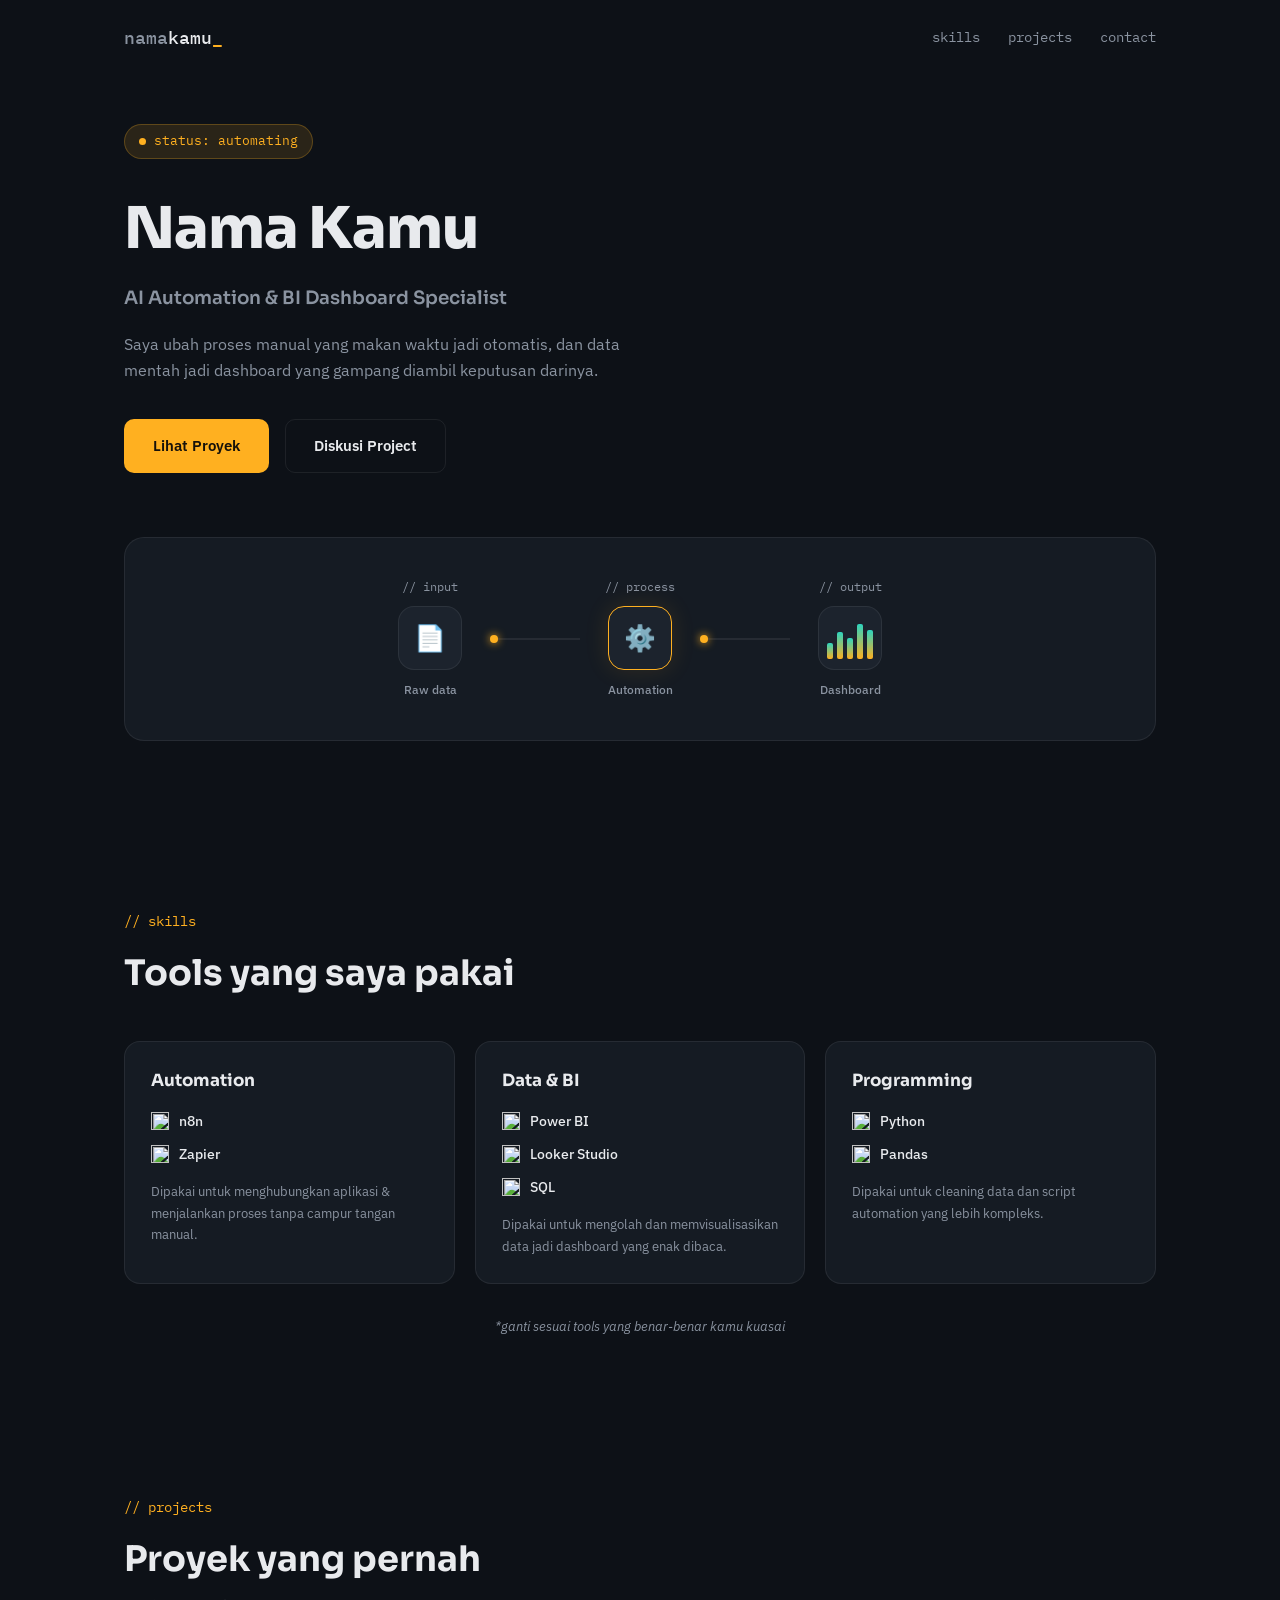
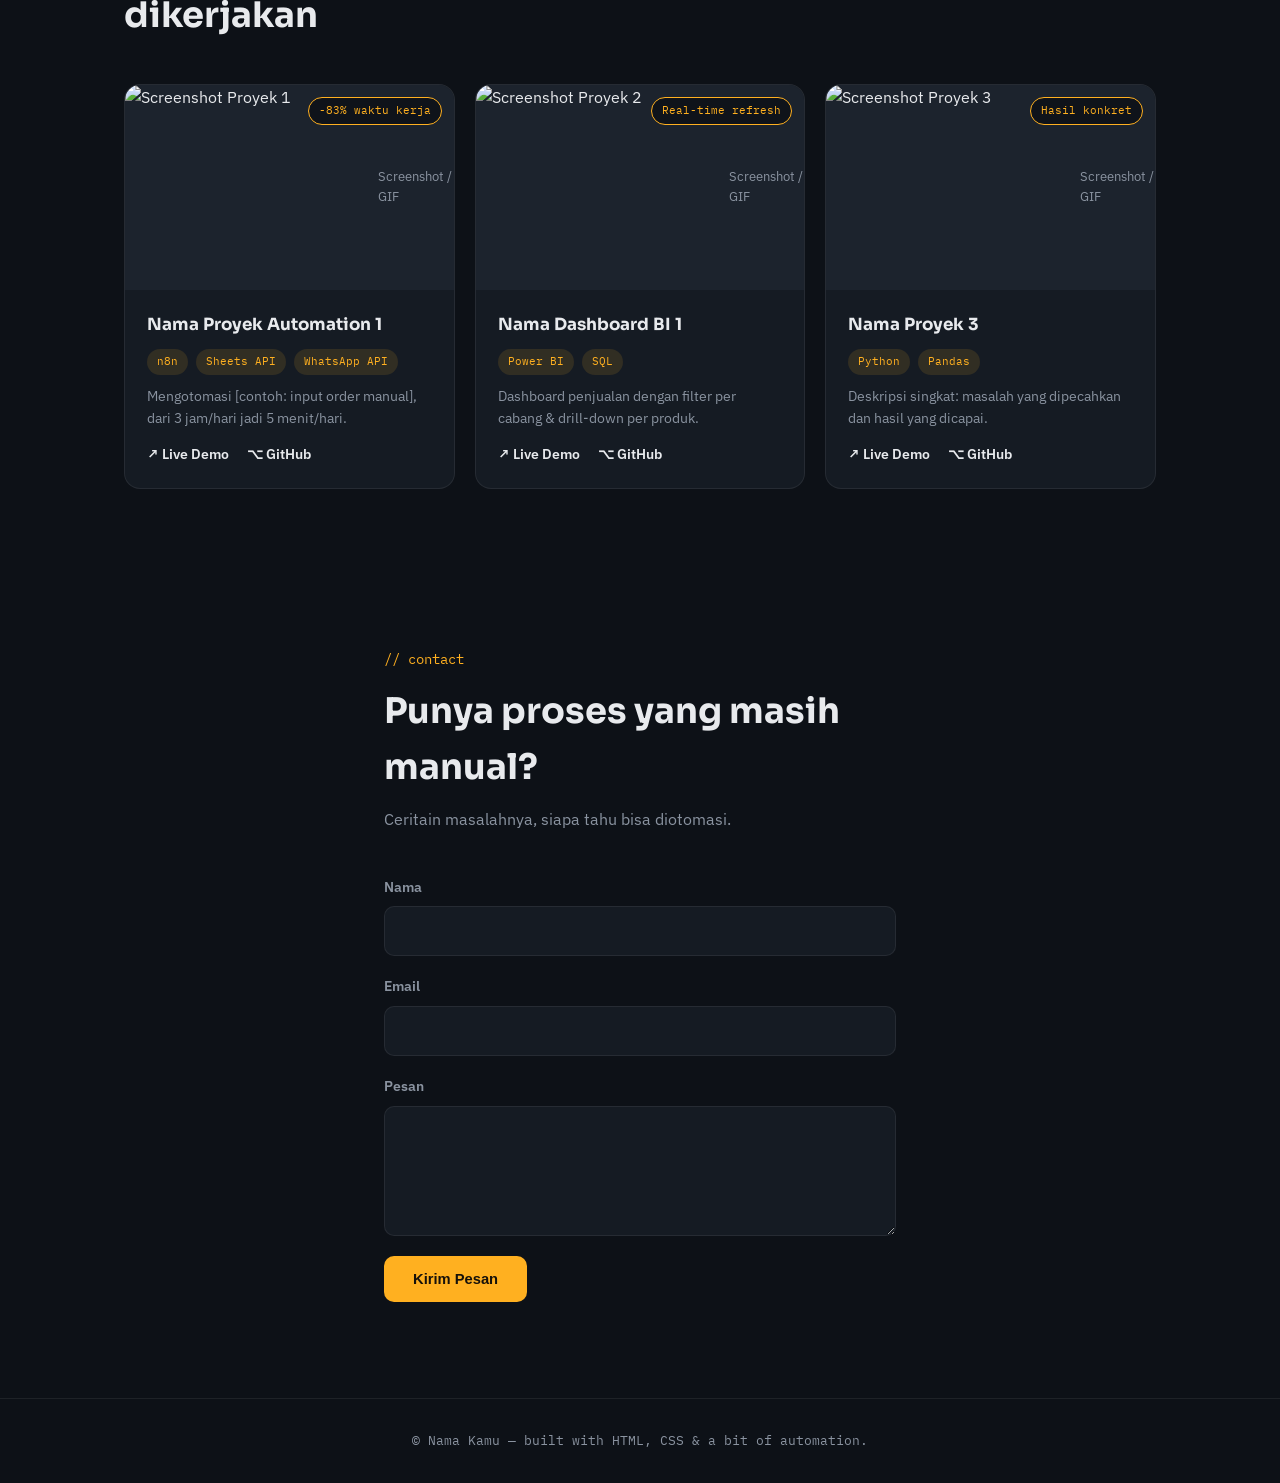
==== index.html @ 4d5388d6 "Add files via upload" ====
<!DOCTYPE html>
<html lang="id">
<head>
<meta charset="UTF-8">
<meta name="viewport" content="width=device-width, initial-scale=1.0">
<title>Nama Kamu — AI Automation & BI Dashboard Specialist</title>
<link rel="preconnect" href="https://fonts.googleapis.com">
<link rel="preconnect" href="https://fonts.gstatic.com" crossorigin>
<link href="https://fonts.googleapis.com/css2?family=Sora:wght@500;600;700;800&family=IBM+Plex+Sans:wght@400;500;600&family=IBM+Plex+Mono:wght@400;500&display=swap" rel="stylesheet">
<link rel="stylesheet" href="style.css">
</head>
<body>

<header class="nav">
  <a href="#" class="nav__brand">nama<span>kamu</span><span class="cursor">_</span></a>
  <button class="nav__toggle" id="navToggle" aria-label="Buka menu">
    <span></span><span></span><span></span>
  </button>
  <nav class="nav__links" id="navLinks">
    <a href="#skills">skills</a>
    <a href="#projects">projects</a>
    <a href="#contact">contact</a>
  </nav>
</header>

<main>

  <!-- HERO -->
  <section class="hero">
    <div class="hero__text">
      <p class="hero__tag"><span class="dot"></span> status: automating</p>
      <h1 class="hero__title">Nama Kamu</h1>
      <p class="hero__role">AI Automation &amp; BI Dashboard Specialist</p>
      <p class="hero__desc">
        Saya ubah proses manual yang makan waktu jadi otomatis, dan data mentah
        jadi dashboard yang gampang diambil keputusan darinya.
      </p>
      <div class="hero__cta">
        <a href="#projects" class="btn btn--primary">Lihat Proyek</a>
        <a href="#contact" class="btn btn--ghost">Diskusi Project</a>
      </div>
    </div>

    <!-- Signature: animated automation pipeline -->
    <div class="pipeline" aria-hidden="true">
      <div class="pipeline__node">
        <p class="pipeline__label">// input</p>
        <div class="pipeline__icon">📄</div>
        <p class="pipeline__caption">Raw data</p>
      </div>

      <div class="pipeline__line">
        <span class="pipeline__dot"></span>
      </div>

      <div class="pipeline__node pipeline__node--active">
        <p class="pipeline__label">// process</p>
        <div class="pipeline__icon">⚙️</div>
        <p class="pipeline__caption">Automation</p>
      </div>

      <div class="pipeline__line">
        <span class="pipeline__dot" style="animation-delay: 1s;"></span>
      </div>

      <div class="pipeline__node">
        <p class="pipeline__label">// output</p>
        <div class="mini-chart">
          <span style="--h:40%"></span>
          <span style="--h:65%"></span>
          <span style="--h:50%"></span>
          <span style="--h:85%"></span>
          <span style="--h:70%"></span>
        </div>
        <p class="pipeline__caption">Dashboard</p>
      </div>
    </div>
  </section>

  <!-- SKILLS -->
  <section class="section" id="skills">
    <p class="section__eyebrow">// skills</p>
    <h2 class="section__title">Tools yang saya pakai</h2>

    <div class="skills__grid">
      <div class="skill-group">
        <h3>Automation</h3>
        <ul>
          <li><img src="https://cdn.simpleicons.org/n8n/8A93A0" alt=""> n8n</li>
          <li><img src="https://cdn.simpleicons.org/zapier/8A93A0" alt=""> Zapier</li>
        </ul>
        <p>Dipakai untuk menghubungkan aplikasi &amp; menjalankan proses tanpa campur tangan manual.</p>
      </div>
      <div class="skill-group">
        <h3>Data &amp; BI</h3>
        <ul>
          <li><img src="https://cdn.simpleicons.org/powerbi/8A93A0" alt=""> Power BI</li>
          <li><img src="https://cdn.simpleicons.org/looker/8A93A0" alt=""> Looker Studio</li>
          <li><img src="https://cdn.simpleicons.org/mysql/8A93A0" alt=""> SQL</li>
        </ul>
        <p>Dipakai untuk mengolah dan memvisualisasikan data jadi dashboard yang enak dibaca.</p>
      </div>
      <div class="skill-group">
        <h3>Programming</h3>
        <ul>
          <li><img src="https://cdn.simpleicons.org/python/8A93A0" alt=""> Python</li>
          <li><img src="https://cdn.simpleicons.org/pandas/8A93A0" alt=""> Pandas</li>
        </ul>
        <p>Dipakai untuk cleaning data dan script automation yang lebih kompleks.</p>
      </div>
    </div>
    <p class="skills__note">*ganti sesuai tools yang benar-benar kamu kuasai</p>
  </section>

  <!-- PROJECTS -->
  <section class="section" id="projects">
    <p class="section__eyebrow">// projects</p>
    <h2 class="section__title">Proyek yang pernah dikerjakan</h2>

    <div class="projects__grid">

      <article class="project-card">
        <div class="project-card__img">
          <img src="assets/images/project1.png" alt="Screenshot Proyek 1" onerror="this.parentElement.classList.add('project-card__img--empty')">
          <span class="project-card__stat">-83% waktu kerja</span>
        </div>
        <div class="project-card__body">
          <h3>Nama Proyek Automation 1</h3>
          <div class="project-card__tags">
            <span>n8n</span><span>Sheets API</span><span>WhatsApp API</span>
          </div>
          <p>Mengotomasi [contoh: input order manual], dari 3 jam/hari jadi 5 menit/hari.</p>
          <div class="project-card__links">
            <a href="#" target="_blank" rel="noopener">↗ Live Demo</a>
            <a href="#" target="_blank" rel="noopener">⌥ GitHub</a>
          </div>
        </div>
      </article>

      <article class="project-card">
        <div class="project-card__img">
          <img src="assets/images/project2.png" alt="Screenshot Proyek 2" onerror="this.parentElement.classList.add('project-card__img--empty')">
          <span class="project-card__stat">Real-time refresh</span>
        </div>
        <div class="project-card__body">
          <h3>Nama Dashboard BI 1</h3>
          <div class="project-card__tags">
            <span>Power BI</span><span>SQL</span>
          </div>
          <p>Dashboard penjualan dengan filter per cabang &amp; drill-down per produk.</p>
          <div class="project-card__links">
            <a href="#" target="_blank" rel="noopener">↗ Live Demo</a>
            <a href="#" target="_blank" rel="noopener">⌥ GitHub</a>
          </div>
        </div>
      </article>

      <article class="project-card">
        <div class="project-card__img">
          <img src="assets/images/project3.png" alt="Screenshot Proyek 3" onerror="this.parentElement.classList.add('project-card__img--empty')">
          <span class="project-card__stat">Hasil konkret</span>
        </div>
        <div class="project-card__body">
          <h3>Nama Proyek 3</h3>
          <div class="project-card__tags">
            <span>Python</span><span>Pandas</span>
          </div>
          <p>Deskripsi singkat: masalah yang dipecahkan dan hasil yang dicapai.</p>
          <div class="project-card__links">
            <a href="#" target="_blank" rel="noopener">↗ Live Demo</a>
            <a href="#" target="_blank" rel="noopener">⌥ GitHub</a>
          </div>
        </div>
      </article>

    </div>
  </section>

  <!-- CONTACT -->
  <section class="section section--contact" id="contact">
    <p class="section__eyebrow">// contact</p>
    <h2 class="section__title">Punya proses yang masih manual?</h2>
    <p class="section__subtitle">Ceritain masalahnya, siapa tahu bisa diotomasi.</p>

    <form class="contact-form" id="contactForm">
      <label>Nama<input type="text" name="name" required></label>
      <label>Email<input type="email" name="email" required></label>
      <label>Pesan<textarea name="message" rows="5" required></textarea></label>
      <button type="submit" class="btn btn--primary">Kirim Pesan</button>
    </form>
    <p class="contact-form__note" id="formNote"></p>
  </section>

</main>

<footer class="footer">
  <p>© <span id="year"></span> Nama Kamu — built with HTML, CSS &amp; a bit of automation.</p>
</footer>

<script src="script.js"></script>
</body>
</html>
---- style.css ----
:root{
  --bg: #0D1117;
  --surface: #151B23;
  --surface-2: #1C232D;
  --border: rgba(255,255,255,0.07);
  --text: #E8EAED;
  --muted: #8A93A0;
  --accent: #FFB020;
  --accent-soft: rgba(255,176,32,0.12);
  --teal: #2DD4BF;
  --coral: #FF6B6B;

  --font-display: 'Sora', sans-serif;
  --font-body: 'IBM Plex Sans', sans-serif;
  --font-mono: 'IBM Plex Mono', monospace;
  --max-w: 1080px;
}

*{ box-sizing: border-box; margin: 0; padding: 0; }
html{ scroll-behavior: smooth; }
body{
  background: var(--bg); color: var(--text); font-family: var(--font-body);
  line-height: 1.6; -webkit-font-smoothing: antialiased;
}
a{ color: inherit; text-decoration: none; }
img{ max-width: 100%; display: block; }

@media (prefers-reduced-motion: reduce){ *{ animation: none !important; transition: none !important; } }

/* Nav */
.nav{
  display: flex; align-items: center; justify-content: space-between;
  max-width: var(--max-w); margin: 0 auto; padding: 24px;
}
.nav__brand{ font-family: var(--font-mono); font-weight: 500; font-size: 1.1rem; color: var(--muted); }
.nav__brand span{ color: var(--text); }
.nav__brand .cursor{ color: var(--accent); animation: blink 1.1s step-end infinite; }
@keyframes blink{ 50%{ opacity: 0; } }
.nav__links{ display: flex; gap: 28px; font-family: var(--font-mono); font-size: 0.85rem; color: var(--muted); }
.nav__links a:hover{ color: var(--accent); }
.nav__toggle{ display: none; flex-direction: column; gap: 5px; background: none; border: none; cursor: pointer; padding: 8px; }
.nav__toggle span{ width: 22px; height: 2px; background: var(--text); border-radius: 2px; }

/* Hero */
.hero{
  max-width: var(--max-w); margin: 0 auto; padding: 48px 24px 90px;
  display: flex; flex-direction: column; gap: 64px;
}
.hero__tag{
  display: inline-flex; align-items: center; gap: 8px; width: fit-content;
  font-family: var(--font-mono); font-size: 0.8rem; color: var(--accent);
  background: var(--accent-soft); border: 1px solid rgba(255,176,32,0.25);
  padding: 6px 14px; border-radius: 999px; margin-bottom: 24px;
}
.dot{ width: 7px; height: 7px; border-radius: 50%; background: var(--accent); animation: pulse 2s infinite; }
@keyframes pulse{
  0%{ box-shadow: 0 0 0 0 rgba(255,176,32,0.4); }
  70%{ box-shadow: 0 0 0 8px rgba(255,176,32,0); }
  100%{ box-shadow: 0 0 0 0 rgba(255,176,32,0); }
}
.hero__title{
  font-family: var(--font-display); font-weight: 800;
  font-size: clamp(2.4rem, 7vw, 3.6rem); letter-spacing: -0.02em; margin-bottom: 8px;
}
.hero__role{ font-family: var(--font-display); font-weight: 600; color: var(--muted); font-size: 1.15rem; margin-bottom: 20px; }
.hero__desc{ color: var(--muted); max-width: 50ch; margin-bottom: 36px; }
.hero__cta{ display: flex; gap: 16px; flex-wrap: wrap; }

.btn{
  display: inline-flex; align-items: center; justify-content: center;
  padding: 14px 28px; border-radius: 10px; font-weight: 600; font-size: 0.92rem;
  transition: transform .2s ease, opacity .2s ease; border: 1px solid transparent;
}
.btn--primary{ background: var(--accent); color: #16110A; }
.btn--primary:hover{ transform: translateY(-2px); }
.btn--ghost{ border-color: var(--border); color: var(--text); }
.btn--ghost:hover{ border-color: var(--accent); color: var(--accent); }

/* Signature pipeline diagram */
.pipeline{
  display: flex; align-items: center; justify-content: center; gap: 0;
  background: var(--surface); border: 1px solid var(--border); border-radius: 20px;
  padding: 40px 24px; overflow-x: auto;
}
.pipeline__node{
  display: flex; flex-direction: column; align-items: center; gap: 10px;
  min-width: 120px; text-align: center;
}
.pipeline__node--active{ position: relative; }
.pipeline__label{ font-family: var(--font-mono); font-size: 0.72rem; color: var(--muted); }
.pipeline__icon{
  width: 64px; height: 64px; border-radius: 16px; background: var(--surface-2);
  border: 1px solid var(--border); display: flex; align-items: center; justify-content: center;
  font-size: 1.6rem;
}
.pipeline__node--active .pipeline__icon{
  border-color: var(--accent); box-shadow: 0 0 24px var(--accent-soft);
  animation: spin 6s linear infinite;
}
@keyframes spin{ to{ transform: rotate(360deg); } }
.pipeline__caption{ font-size: 0.78rem; color: var(--muted); font-weight: 500; }

.pipeline__line{
  position: relative; height: 2px; width: 90px; background: var(--border); flex-shrink: 0;
}
.pipeline__dot{
  position: absolute; top: -3px; left: 0; width: 8px; height: 8px; border-radius: 50%;
  background: var(--accent); box-shadow: 0 0 8px var(--accent);
  animation: flow 2s linear infinite;
}
@keyframes flow{
  0%{ left: 0; opacity: 0; }
  10%{ opacity: 1; }
  90%{ opacity: 1; }
  100%{ left: calc(100% - 8px); opacity: 0; }
}

.mini-chart{
  width: 64px; height: 64px; border-radius: 16px; background: var(--surface-2);
  border: 1px solid var(--border); display: flex; align-items: flex-end; justify-content: center;
  gap: 4px; padding: 10px 8px;
}
.mini-chart span{
  width: 6px; height: var(--h); border-radius: 2px;
  background: linear-gradient(to top, var(--accent), var(--teal));
  animation: growbar 3s ease-in-out infinite alternate;
}
.mini-chart span:nth-child(2){ animation-delay: .2s; }
.mini-chart span:nth-child(3){ animation-delay: .4s; }
.mini-chart span:nth-child(4){ animation-delay: .6s; }
.mini-chart span:nth-child(5){ animation-delay: .8s; }
@keyframes growbar{
  from{ opacity: 0.6; }
  to{ opacity: 1; }
}

/* Sections */
.section{ max-width: var(--max-w); margin: 0 auto; padding: 80px 24px; }
.section__eyebrow{ font-family: var(--font-mono); color: var(--accent); font-size: 0.85rem; margin-bottom: 12px; }
.section__title{
  font-family: var(--font-display); font-weight: 700; font-size: clamp(1.7rem, 4vw, 2.2rem);
  margin-bottom: 12px; max-width: 20ch;
}
.section__subtitle{ color: var(--muted); margin-bottom: 44px; max-width: 50ch; }

/* Skills */
.skills__grid{ display: grid; grid-template-columns: repeat(3, 1fr); gap: 20px; margin-top: 40px; }
.skill-group{
  background: var(--surface); border: 1px solid var(--border); border-radius: 16px; padding: 26px;
  transition: border-color .2s ease, transform .2s ease;
}
.skill-group:hover{ border-color: var(--accent); transform: translateY(-4px); }
.skill-group h3{ font-family: var(--font-display); font-size: 1.05rem; margin-bottom: 14px; }
.skill-group ul{ list-style: none; display: flex; flex-direction: column; gap: 10px; margin-bottom: 16px; }
.skill-group li{ display: flex; align-items: center; gap: 10px; font-size: 0.9rem; font-weight: 500; }
.skill-group li img{ width: 18px; height: 18px; }
.skill-group p{ color: var(--muted); font-size: 0.84rem; }
.skills__note{ text-align: center; color: var(--muted); font-size: 0.82rem; margin-top: 32px; font-style: italic; }

/* Projects */
.projects__grid{ display: grid; grid-template-columns: repeat(3, 1fr); gap: 20px; margin-top: 40px; }
.project-card{
  background: var(--surface); border: 1px solid var(--border); border-radius: 16px; overflow: hidden;
  display: flex; flex-direction: column; transition: transform .2s ease, border-color .2s ease;
}
.project-card:hover{ transform: translateY(-6px); border-color: var(--accent); }
.project-card__img{ aspect-ratio: 16/10; background: var(--surface-2); position: relative; }
.project-card__img img{ width: 100%; height: 100%; object-fit: cover; }
.project-card__img--empty{ display: flex; align-items: center; justify-content: center; }
.project-card__img--empty::after{ content: 'Screenshot / GIF'; color: var(--muted); font-size: 0.8rem; }
.project-card__stat{
  position: absolute; top: 12px; right: 12px; font-family: var(--font-mono); font-size: 0.7rem;
  background: rgba(13,17,23,0.85); color: var(--accent); border: 1px solid var(--accent);
  padding: 4px 10px; border-radius: 999px;
}
.project-card__body{ padding: 22px; display: flex; flex-direction: column; gap: 10px; flex: 1; }
.project-card__body h3{ font-family: var(--font-display); font-size: 1.05rem; }
.project-card__tags{ display: flex; gap: 8px; flex-wrap: wrap; }
.project-card__tags span{
  font-family: var(--font-mono); font-size: 0.7rem; color: var(--accent);
  background: var(--accent-soft); padding: 4px 10px; border-radius: 999px;
}
.project-card__body p{ color: var(--muted); font-size: 0.88rem; flex: 1; }
.project-card__links{ display: flex; gap: 18px; margin-top: 4px; }
.project-card__links a{ font-size: 0.85rem; font-weight: 600; }
.project-card__links a:hover{ color: var(--accent); }

/* Contact */
.section--contact{ max-width: 560px; }
.contact-form{ display: flex; flex-direction: column; gap: 20px; }
.contact-form label{ display: flex; flex-direction: column; gap: 8px; font-size: 0.85rem; color: var(--muted); font-weight: 600; }
.contact-form input, .contact-form textarea{
  background: var(--surface); border: 1px solid var(--border); border-radius: 10px;
  padding: 14px 16px; color: var(--text); font-family: var(--font-body); font-size: 0.95rem; resize: vertical;
}
.contact-form input:focus, .contact-form textarea:focus{ outline: none; border-color: var(--accent); }
.contact-form .btn{ align-self: flex-start; }
.contact-form__note{ margin-top: 16px; color: var(--accent); font-size: 0.85rem; }

/* Footer */
.footer{ text-align: center; padding: 32px 24px; color: var(--muted); font-size: 0.8rem; font-family: var(--font-mono); border-top: 1px solid var(--border); }

/* Responsive */
@media (max-width: 900px){
  .skills__grid{ grid-template-columns: 1fr; }
  .projects__grid{ grid-template-columns: 1fr; }
  .pipeline{ gap: 0; }
  .pipeline__line{ width: 40px; }
}
@media (max-width: 560px){
  .nav__links{
    position: absolute; top: 64px; left: 0; right: 0; z-index: 20;
    flex-direction: column; background: var(--surface); border-bottom: 1px solid var(--border);
    padding: 20px 24px; gap: 18px; display: none;
  }
  .nav__links.open{ display: flex; }
  .nav__toggle{ display: flex; }
  .nav{ position: relative; }
  .section{ padding: 60px 20px; }
}
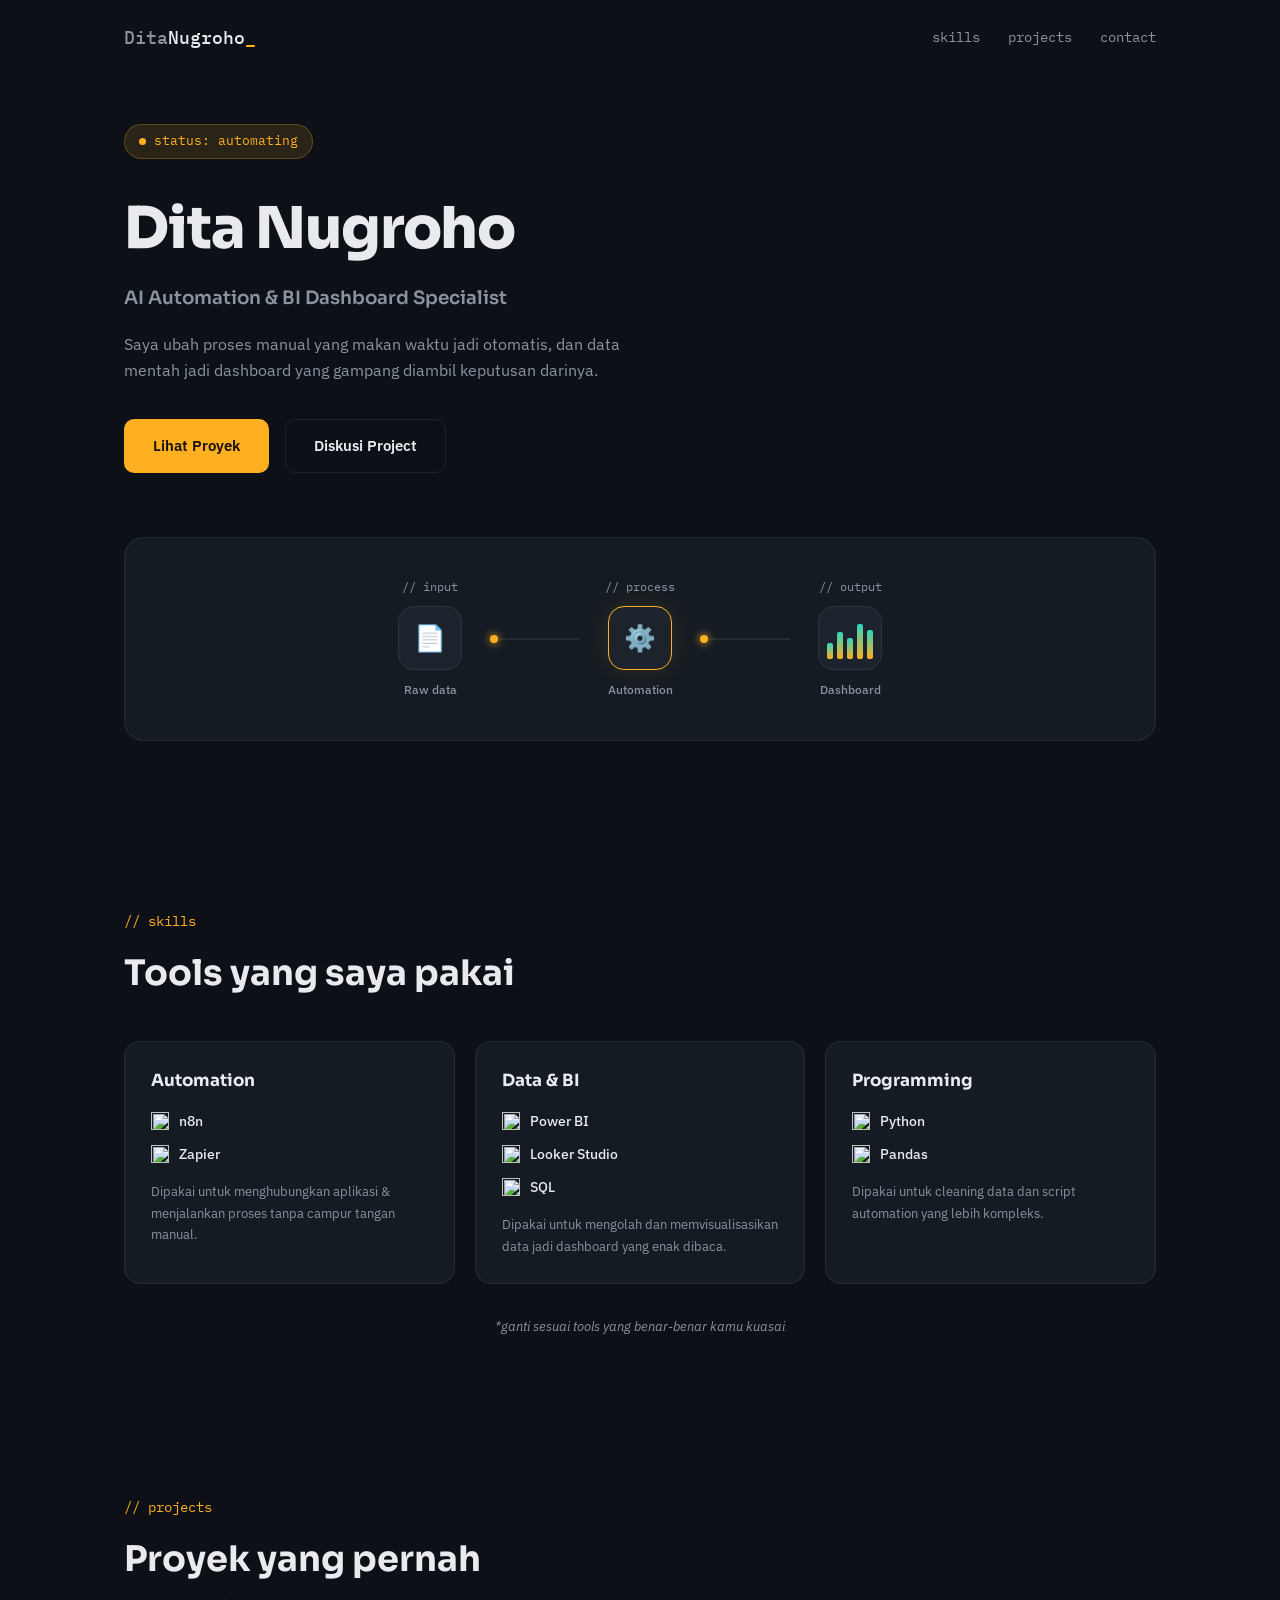
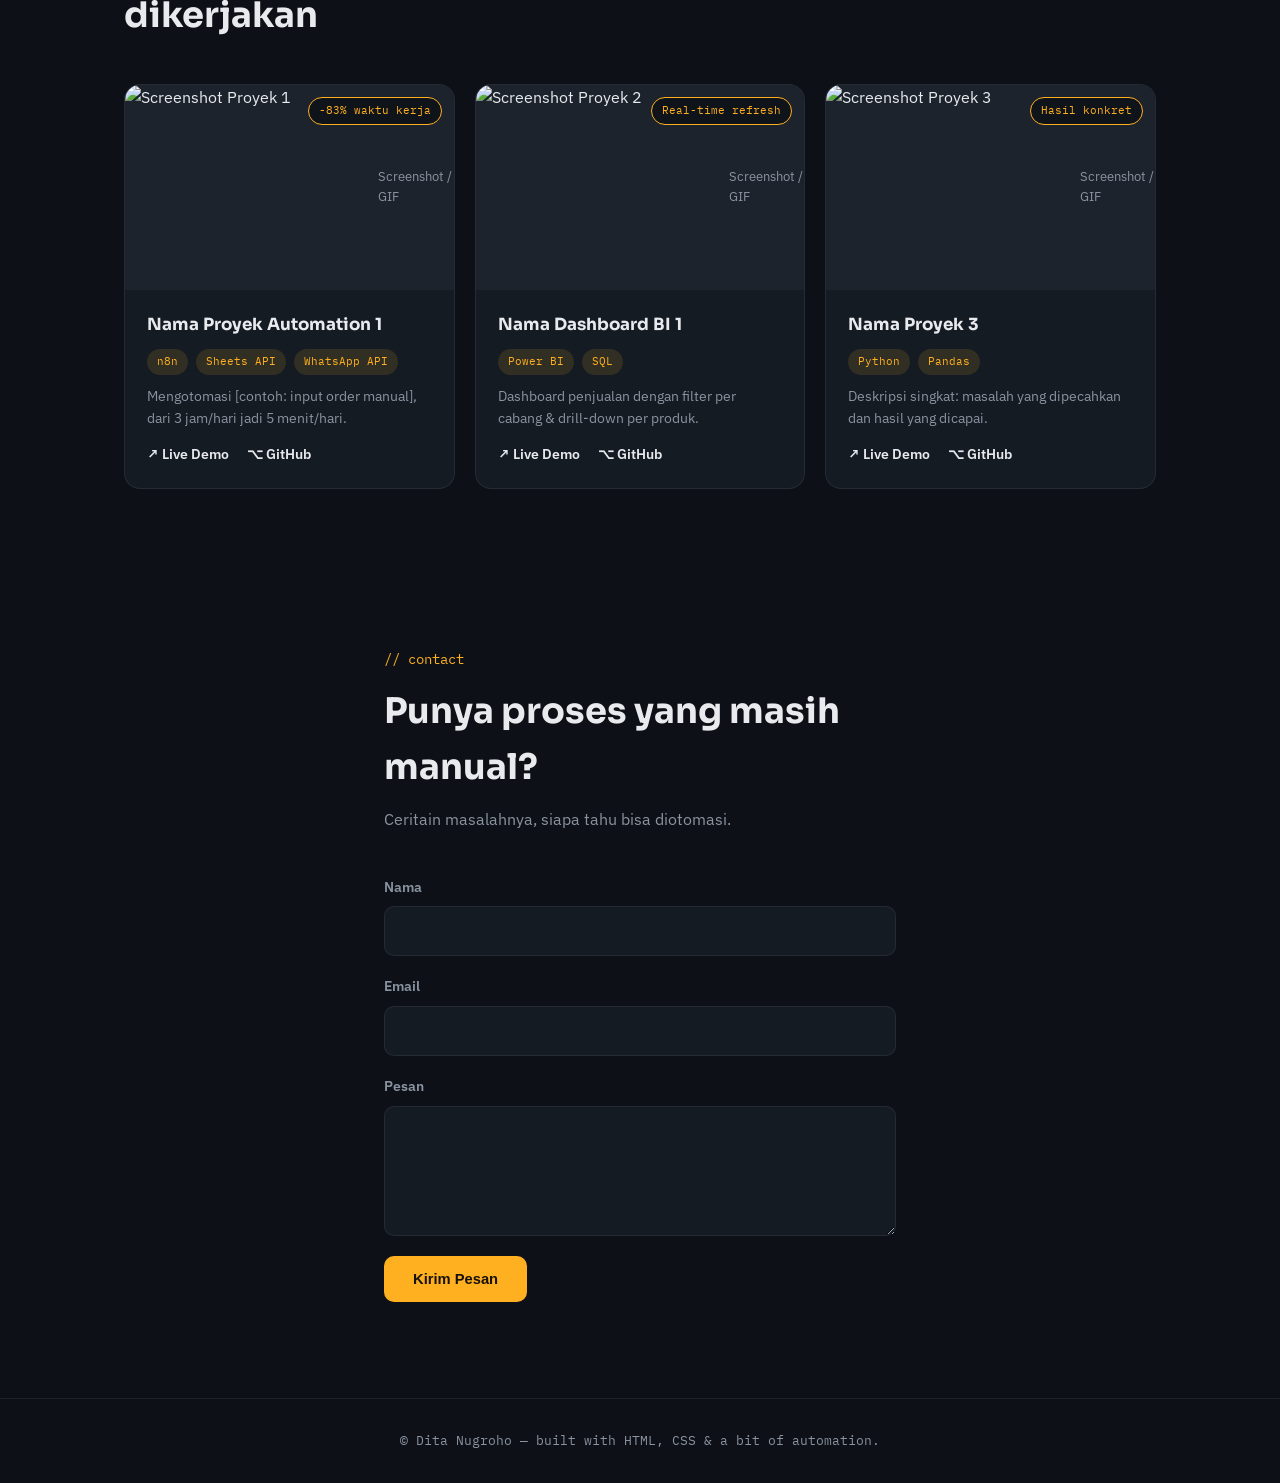
==== commit c9ab689c: "Update name references to Dita Nugroho" ====
--- a/index.html
+++ b/index.html
@@ -3,7 +3,7 @@
 <head>
 <meta charset="UTF-8">
 <meta name="viewport" content="width=device-width, initial-scale=1.0">
-<title>Nama Kamu — AI Automation & BI Dashboard Specialist</title>
+<title> Dita Nugroho — AI Automation & BI Dashboard Specialist</title>
 <link rel="preconnect" href="https://fonts.googleapis.com">
 <link rel="preconnect" href="https://fonts.gstatic.com" crossorigin>
 <link href="https://fonts.googleapis.com/css2?family=Sora:wght@500;600;700;800&family=IBM+Plex+Sans:wght@400;500;600&family=IBM+Plex+Mono:wght@400;500&display=swap" rel="stylesheet">
@@ -12,7 +12,7 @@
 <body>
 
 <header class="nav">
-  <a href="#" class="nav__brand">nama<span>kamu</span><span class="cursor">_</span></a>
+  <a href="#" class="nav__brand">Dita<span>Nugroho</span><span class="cursor">_</span></a>
   <button class="nav__toggle" id="navToggle" aria-label="Buka menu">
     <span></span><span></span><span></span>
   </button>
@@ -29,7 +29,7 @@
   <section class="hero">
     <div class="hero__text">
       <p class="hero__tag"><span class="dot"></span> status: automating</p>
-      <h1 class="hero__title">Nama Kamu</h1>
+      <h1 class="hero__title">Dita Nugroho</h1>
       <p class="hero__role">AI Automation &amp; BI Dashboard Specialist</p>
       <p class="hero__desc">
         Saya ubah proses manual yang makan waktu jadi otomatis, dan data mentah
@@ -194,7 +194,7 @@
 </main>
 
 <footer class="footer">
-  <p>© <span id="year"></span> Nama Kamu — built with HTML, CSS &amp; a bit of automation.</p>
+  <p>© <span id="year"></span> Dita Nugroho — built with HTML, CSS &amp; a bit of automation.</p>
 </footer>
 
 <script src="script.js"></script>
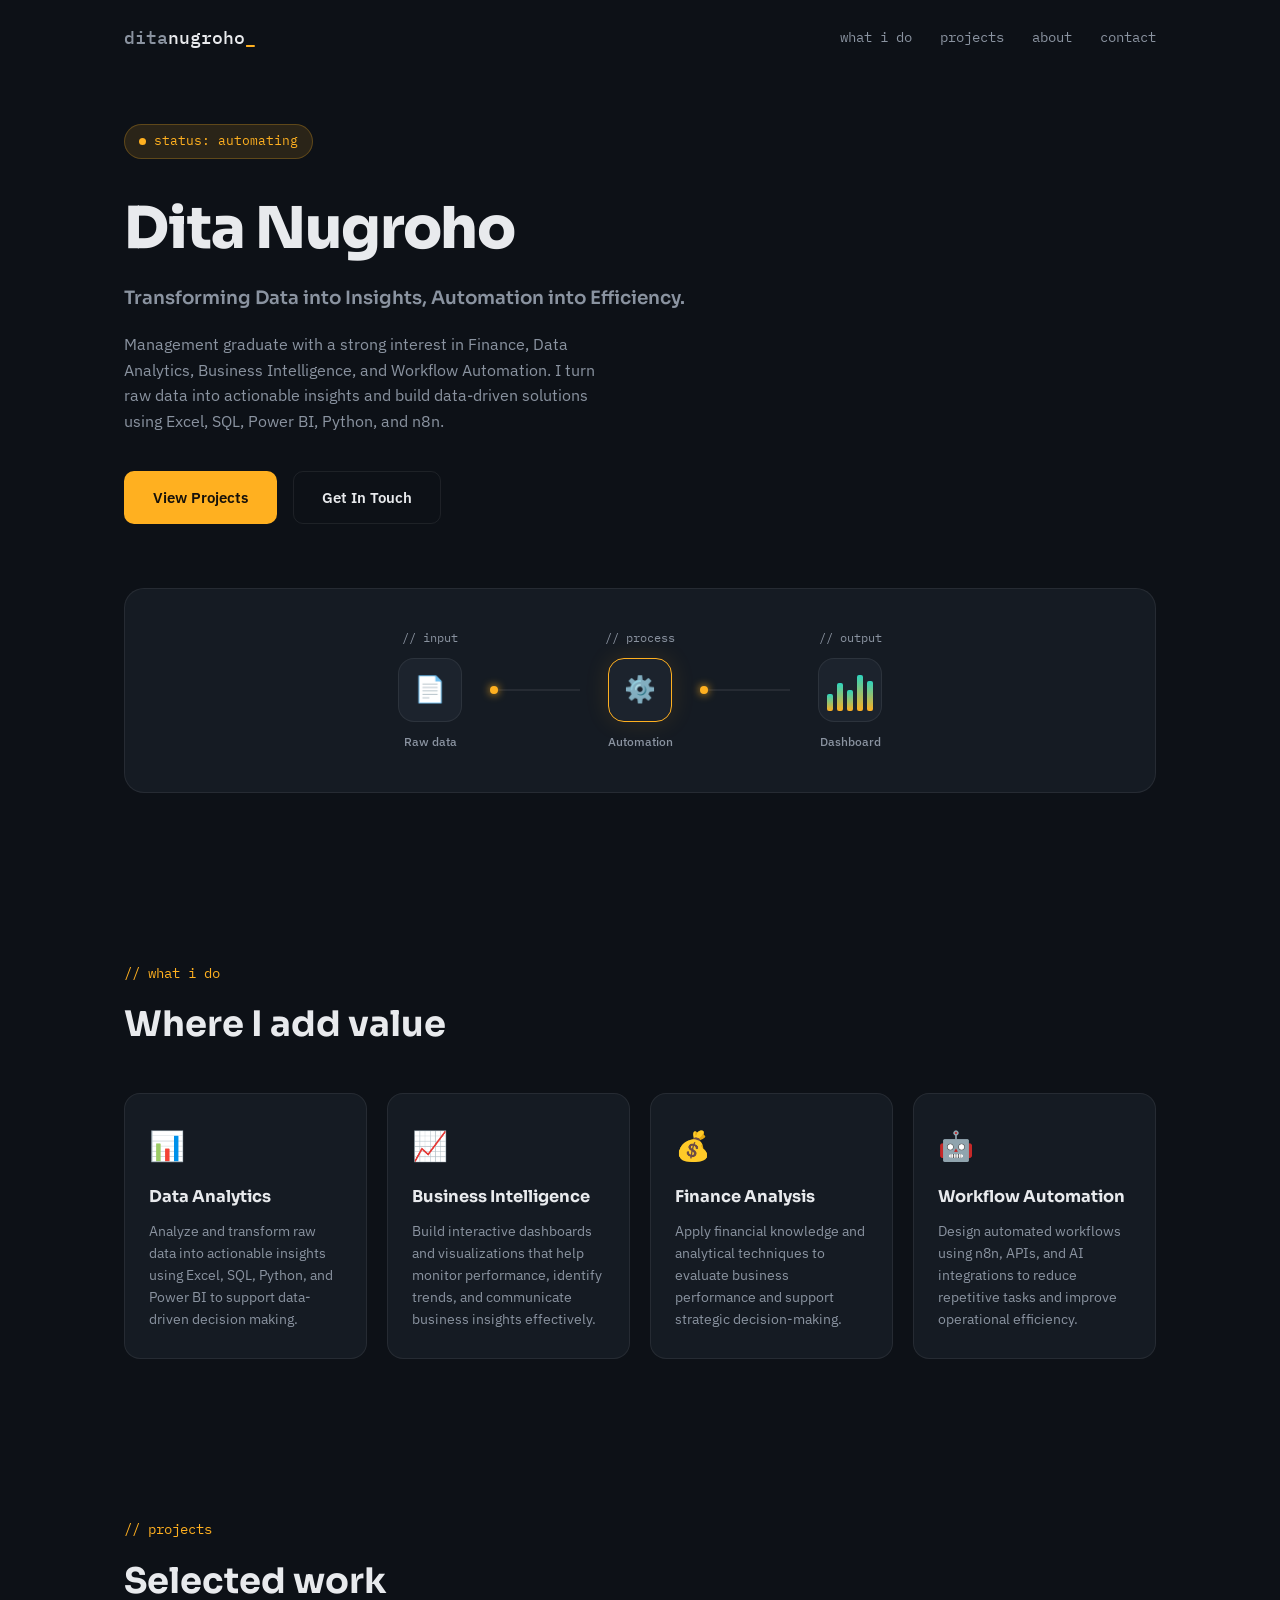
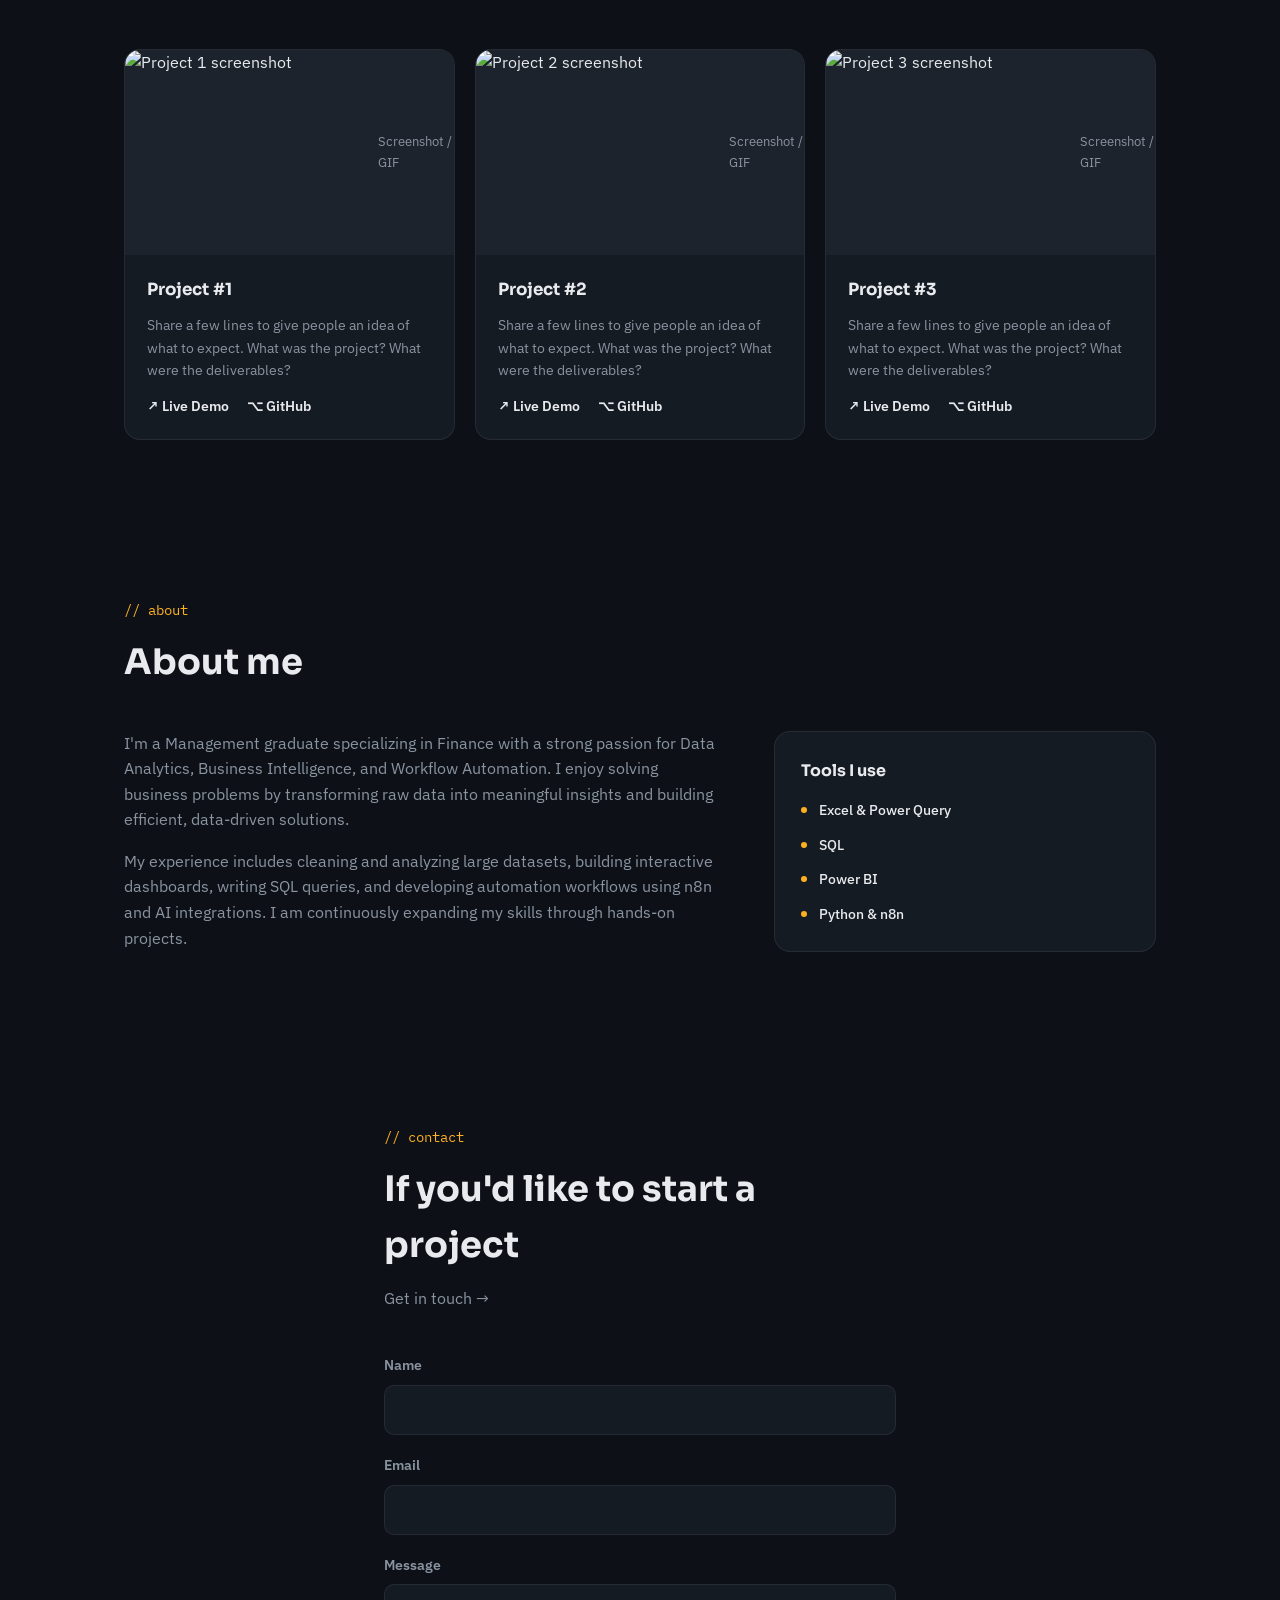
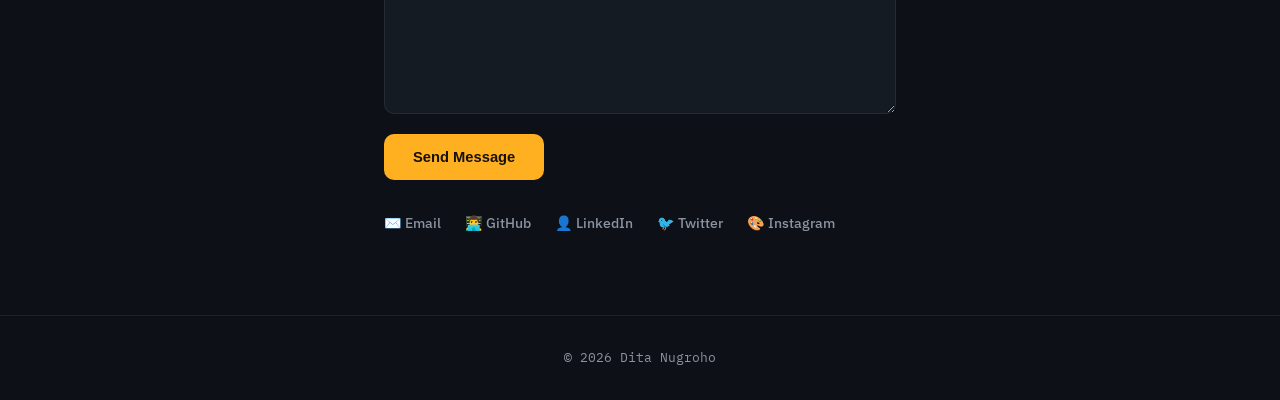
==== commit 43b775a4: "Rename index-5.html to index.html" ====
--- a/index.html
+++ b/index.html
@@ -1,24 +1,258 @@
 <!DOCTYPE html>
-<html lang="id">
+<html lang="en">
 <head>
 <meta charset="UTF-8">
 <meta name="viewport" content="width=device-width, initial-scale=1.0">
-<title> Dita Nugroho — AI Automation & BI Dashboard Specialist</title>
+<title>Dita Nugroho — Data, BI & Automation</title>
 <link rel="preconnect" href="https://fonts.googleapis.com">
 <link rel="preconnect" href="https://fonts.gstatic.com" crossorigin>
 <link href="https://fonts.googleapis.com/css2?family=Sora:wght@500;600;700;800&family=IBM+Plex+Sans:wght@400;500;600&family=IBM+Plex+Mono:wght@400;500&display=swap" rel="stylesheet">
-<link rel="stylesheet" href="style.css">
+<style>
+:root{
+  --bg: #0D1117;
+  --surface: #151B23;
+  --surface-2: #1C232D;
+  --border: rgba(255,255,255,0.07);
+  --text: #E8EAED;
+  --muted: #8A93A0;
+  --accent: #FFB020;
+  --accent-soft: rgba(255,176,32,0.12);
+  --teal: #2DD4BF;
+  --coral: #FF6B6B;
+  --font-display: 'Sora', sans-serif;
+  --font-body: 'IBM Plex Sans', sans-serif;
+  --font-mono: 'IBM Plex Mono', monospace;
+  --max-w: 1080px;
+}
+*{ box-sizing: border-box; margin: 0; padding: 0; }
+html{ scroll-behavior: smooth; }
+body{
+  background: var(--bg); color: var(--text); font-family: var(--font-body);
+  line-height: 1.6; -webkit-font-smoothing: antialiased;
+}
+a{ color: inherit; text-decoration: none; }
+img{ max-width: 100%; display: block; }
+@media (prefers-reduced-motion: reduce){ *{ animation: none !important; transition: none !important; } }
+
+/* Nav */
+.nav{
+  display: flex; align-items: center; justify-content: space-between;
+  max-width: var(--max-w); margin: 0 auto; padding: 24px; position: relative; z-index: 30;
+}
+.nav__brand{ font-family: var(--font-mono); font-weight: 500; font-size: 1.1rem; color: var(--muted); }
+.nav__brand span{ color: var(--text); }
+.nav__brand .cursor{ color: var(--accent); animation: blink 1.1s step-end infinite; }
+@keyframes blink{ 50%{ opacity: 0; } }
+.nav__links{ display: flex; gap: 28px; font-family: var(--font-mono); font-size: 0.85rem; color: var(--muted); }
+.nav__links a{ transition: color .2s ease; }
+.nav__links a:hover{ color: var(--accent); }
+.nav__toggle{ display: none; flex-direction: column; gap: 5px; background: none; border: none; cursor: pointer; padding: 8px; }
+.nav__toggle span{ width: 22px; height: 2px; background: var(--text); border-radius: 2px; }
+
+/* Hero */
+.hero{
+  max-width: var(--max-w); margin: 0 auto; padding: 48px 24px 90px;
+  display: flex; flex-direction: column; gap: 64px;
+}
+.hero__tag{
+  display: inline-flex; align-items: center; gap: 8px; width: fit-content;
+  font-family: var(--font-mono); font-size: 0.8rem; color: var(--accent);
+  background: var(--accent-soft); border: 1px solid rgba(255,176,32,0.25);
+  padding: 6px 14px; border-radius: 999px; margin-bottom: 24px;
+}
+.dot{ width: 7px; height: 7px; border-radius: 50%; background: var(--accent); animation: pulse 2s infinite; }
+@keyframes pulse{
+  0%{ box-shadow: 0 0 0 0 rgba(255,176,32,0.4); }
+  70%{ box-shadow: 0 0 0 8px rgba(255,176,32,0); }
+  100%{ box-shadow: 0 0 0 0 rgba(255,176,32,0); }
+}
+.hero__title{
+  font-family: var(--font-display); font-weight: 800;
+  font-size: clamp(2.4rem, 7vw, 3.6rem); letter-spacing: -0.02em; margin-bottom: 8px;
+}
+.hero__role{ font-family: var(--font-display); font-weight: 600; color: var(--muted); font-size: 1.15rem; margin-bottom: 20px; }
+.hero__desc{ color: var(--muted); max-width: 50ch; margin-bottom: 36px; }
+.hero__cta{ display: flex; gap: 16px; flex-wrap: wrap; }
+
+.btn{
+  display: inline-flex; align-items: center; justify-content: center;
+  padding: 14px 28px; border-radius: 10px; font-weight: 600; font-size: 0.92rem;
+  transition: transform .2s ease, opacity .2s ease; border: 1px solid transparent;
+}
+.btn--primary{ background: var(--accent); color: #16110A; }
+.btn--primary:hover{ transform: translateY(-2px); }
+.btn--ghost{ border-color: var(--border); color: var(--text); }
+.btn--ghost:hover{ border-color: var(--accent); color: var(--accent); transform: translateY(-2px); }
+
+/* Signature pipeline diagram */
+.pipeline{
+  display: flex; align-items: center; justify-content: center; gap: 0;
+  background: var(--surface); border: 1px solid var(--border); border-radius: 20px;
+  padding: 40px 24px; overflow-x: auto;
+}
+.pipeline__node{
+  display: flex; flex-direction: column; align-items: center; gap: 10px;
+  min-width: 120px; text-align: center;
+}
+.pipeline__node--active{ position: relative; }
+.pipeline__label{ font-family: var(--font-mono); font-size: 0.72rem; color: var(--muted); }
+.pipeline__icon{
+  width: 64px; height: 64px; border-radius: 16px; background: var(--surface-2);
+  border: 1px solid var(--border); display: flex; align-items: center; justify-content: center;
+  font-size: 1.6rem; transition: box-shadow .3s ease;
+}
+.pipeline__node--active .pipeline__icon{
+  border-color: var(--accent); box-shadow: 0 0 24px var(--accent-soft);
+}
+@keyframes spin{ to{ transform: rotate(360deg); } }
+.pipeline__caption{ font-size: 0.78rem; color: var(--muted); font-weight: 500; }
+
+.pipeline__line{ position: relative; height: 2px; width: 90px; background: var(--border); flex-shrink: 0; }
+.pipeline__dot{
+  position: absolute; top: -3px; left: 0; width: 8px; height: 8px; border-radius: 50%;
+  background: var(--accent); box-shadow: 0 0 8px var(--accent); animation: flow 2s linear infinite;
+}
+@keyframes flow{
+  0%{ left: 0; opacity: 0; } 10%{ opacity: 1; } 90%{ opacity: 1; } 100%{ left: calc(100% - 8px); opacity: 0; }
+}
+
+.mini-chart{
+  width: 64px; height: 64px; border-radius: 16px; background: var(--surface-2);
+  border: 1px solid var(--border); display: flex; align-items: flex-end; justify-content: center;
+  gap: 4px; padding: 10px 8px;
+}
+.mini-chart span{
+  width: 6px; height: var(--h); border-radius: 2px;
+  background: linear-gradient(to top, var(--accent), var(--teal));
+  animation: growbar 3s ease-in-out infinite alternate;
+}
+.mini-chart span:nth-child(2){ animation-delay: .2s; }
+.mini-chart span:nth-child(3){ animation-delay: .4s; }
+.mini-chart span:nth-child(4){ animation-delay: .6s; }
+.mini-chart span:nth-child(5){ animation-delay: .8s; }
+@keyframes growbar{ from{ opacity: 0.6; } to{ opacity: 1; } }
+
+/* Sections */
+.section{ max-width: var(--max-w); margin: 0 auto; padding: 80px 24px; }
+.section__eyebrow{ font-family: var(--font-mono); color: var(--accent); font-size: 0.85rem; margin-bottom: 12px; }
+.section__title{
+  font-family: var(--font-display); font-weight: 700; font-size: clamp(1.7rem, 4vw, 2.2rem);
+  margin-bottom: 12px; max-width: 20ch;
+}
+.section__subtitle{ color: var(--muted); margin-bottom: 44px; max-width: 50ch; }
+
+/* What I do */
+.services__grid{ display: grid; grid-template-columns: repeat(4, 1fr); gap: 20px; margin-top: 40px; }
+.service-card{
+  background: var(--surface); border: 1px solid var(--border); border-radius: 16px; padding: 28px 24px;
+  transition: border-color .2s ease, transform .2s ease;
+}
+.service-card:hover{ border-color: var(--accent); transform: scale(1.02); }
+.service-card__icon{ font-size: 1.8rem; margin-bottom: 16px; transition: transform .3s ease; }
+.service-card:hover .service-card__icon{ transform: scale(1.15); }
+.service-card h3{ font-family: var(--font-display); font-size: 1.02rem; margin-bottom: 10px; }
+.service-card p{ color: var(--muted); font-size: 0.86rem; }
+
+/* About */
+.about__grid{ display: grid; grid-template-columns: 1.6fr 1fr; gap: 40px; margin-top: 40px; align-items: start; }
+.about__text p{ color: var(--muted); margin-bottom: 16px; max-width: 60ch; }
+.about__tools{ background: var(--surface); border: 1px solid var(--border); border-radius: 16px; padding: 26px; }
+.about__tools h3{ font-family: var(--font-display); font-size: 1rem; margin-bottom: 16px; }
+.about__tools ul{ list-style: none; display: flex; flex-direction: column; gap: 12px; }
+.about__tools li{ font-size: 0.88rem; font-weight: 500; padding-left: 18px; position: relative; }
+.about__tools li::before{
+  content: ''; position: absolute; left: 0; top: 8px; width: 6px; height: 6px;
+  border-radius: 50%; background: var(--accent);
+}
+
+/* Socials */
+.socials{ display: flex; gap: 24px; flex-wrap: wrap; margin-top: 32px; }
+.socials a{ font-size: 0.88rem; color: var(--muted); font-weight: 500; transition: color .2s ease; }
+.socials a:hover{ color: var(--accent); }
+
+/* Projects */
+.projects__grid{ display: grid; grid-template-columns: repeat(3, 1fr); gap: 20px; margin-top: 40px; }
+.project-card{
+  background: var(--surface); border: 1px solid var(--border); border-radius: 16px; overflow: hidden;
+  display: flex; flex-direction: column; transition: transform .2s ease, border-color .2s ease;
+}
+.project-card:hover{ transform: scale(1.02); border-color: var(--accent); }
+.project-card__img{ aspect-ratio: 16/10; background: var(--surface-2); position: relative; overflow: hidden; }
+.project-card__img img{ width: 100%; height: 100%; object-fit: cover; }
+.project-card__img--empty{ display: flex; align-items: center; justify-content: center; }
+.project-card__img--empty::after{ content: 'Screenshot / GIF'; color: var(--muted); font-size: 0.8rem; }
+.project-card__stat{
+  position: absolute; top: 12px; right: 12px; font-family: var(--font-mono); font-size: 0.7rem;
+  background: rgba(13,17,23,0.85); color: var(--accent); border: 1px solid var(--accent);
+  padding: 4px 10px; border-radius: 999px;
+}
+.project-card__body{ padding: 22px; display: flex; flex-direction: column; gap: 10px; flex: 1; }
+.project-card__body h3{ font-family: var(--font-display); font-size: 1.05rem; }
+.project-card__body p{ color: var(--muted); font-size: 0.88rem; flex: 1; }
+.project-card__links{ display: flex; gap: 18px; margin-top: 4px; }
+.project-card__links a{ font-size: 0.85rem; font-weight: 600; transition: color .2s ease; }
+.project-card__links a:hover{ color: var(--accent); }
+
+/* Contact */
+.section--contact{ max-width: 560px; }
+.contact-form{ display: flex; flex-direction: column; gap: 20px; }
+.contact-form label{ display: flex; flex-direction: column; gap: 8px; font-size: 0.85rem; color: var(--muted); font-weight: 600; }
+.contact-form input, .contact-form textarea{
+  background: var(--surface); border: 1px solid var(--border); border-radius: 10px;
+  padding: 14px 16px; color: var(--text); font-family: var(--font-body); font-size: 0.95rem; resize: vertical;
+  transition: border-color .2s ease;
+}
+.contact-form input:focus, .contact-form textarea:focus{ outline: none; border-color: var(--accent); }
+.contact-form .btn{ align-self: flex-start; }
+.contact-form__note{ margin-top: 16px; color: var(--accent); font-size: 0.85rem; }
+
+.footer{ text-align: center; padding: 32px 24px; color: var(--muted); font-size: 0.8rem; font-family: var(--font-mono); border-top: 1px solid var(--border); }
+
+/* Scroll reveal */
+.reveal{ opacity: 0; transform: translateY(24px); transition: opacity .7s ease, transform .7s ease; }
+.reveal.is-visible{ opacity: 1; transform: translateY(0); }
+
+/* Responsive */
+@media (max-width: 900px){
+  .projects__grid{ grid-template-columns: 1fr; }
+  .services__grid{ grid-template-columns: repeat(2, 1fr); }
+  .about__grid{ grid-template-columns: 1fr; }
+  .pipeline{ gap: 0; }
+  .pipeline__line{ width: 40px; }
+}
+@media (max-width: 560px){ .services__grid{ grid-template-columns: 1fr; } }
+@media (max-width: 640px){
+  .pipeline{ flex-direction: column; overflow-x: visible; padding: 32px 20px; }
+  .pipeline__line{ width: 2px; height: 40px; }
+  .pipeline__dot{ left: -3px; top: 0; animation-name: flow-vertical; }
+}
+@keyframes flow-vertical{
+  0%{ top: 0; opacity: 0; } 10%{ opacity: 1; } 90%{ opacity: 1; } 100%{ top: calc(100% - 8px); opacity: 0; }
+}
+@media (max-width: 560px){
+  .nav__links{
+    position: absolute; top: 64px; left: 0; right: 0; z-index: 20;
+    flex-direction: column; background: var(--surface); border-bottom: 1px solid var(--border);
+    padding: 20px 24px; gap: 18px; display: none;
+  }
+  .nav__links.open{ display: flex; }
+  .nav__toggle{ display: flex; }
+  .nav{ position: relative; }
+  .section{ padding: 60px 20px; }
+}
+</style>
 </head>
 <body>
 
 <header class="nav">
-  <a href="#" class="nav__brand">Dita<span>Nugroho</span><span class="cursor">_</span></a>
-  <button class="nav__toggle" id="navToggle" aria-label="Buka menu">
+  <a href="#" class="nav__brand">dita<span>nugroho</span><span class="cursor">_</span></a>
+  <button class="nav__toggle" id="navToggle" aria-label="Open menu">
     <span></span><span></span><span></span>
   </button>
   <nav class="nav__links" id="navLinks">
-    <a href="#skills">skills</a>
+    <a href="#what-i-do">what i do</a>
     <a href="#projects">projects</a>
+    <a href="#about">about</a>
     <a href="#contact">contact</a>
   </nav>
 </header>
@@ -30,173 +264,219 @@
     <div class="hero__text">
       <p class="hero__tag"><span class="dot"></span> status: automating</p>
       <h1 class="hero__title">Dita Nugroho</h1>
-      <p class="hero__role">AI Automation &amp; BI Dashboard Specialist</p>
+      <p class="hero__role">Transforming Data into Insights, Automation into Efficiency.</p>
       <p class="hero__desc">
-        Saya ubah proses manual yang makan waktu jadi otomatis, dan data mentah
-        jadi dashboard yang gampang diambil keputusan darinya.
+        Management graduate with a strong interest in Finance, Data Analytics, Business
+        Intelligence, and Workflow Automation. I turn raw data into actionable insights and
+        build data-driven solutions using Excel, SQL, Power BI, Python, and n8n.
       </p>
       <div class="hero__cta">
-        <a href="#projects" class="btn btn--primary">Lihat Proyek</a>
-        <a href="#contact" class="btn btn--ghost">Diskusi Project</a>
-      </div>
-    </div>
-
-    <!-- Signature: animated automation pipeline -->
+        <a href="#projects" class="btn btn--primary">View Projects</a>
+        <a href="#contact" class="btn btn--ghost">Get In Touch</a>
+      </div>
+    </div>
+
     <div class="pipeline" aria-hidden="true">
       <div class="pipeline__node">
         <p class="pipeline__label">// input</p>
         <div class="pipeline__icon">📄</div>
         <p class="pipeline__caption">Raw data</p>
       </div>
-
-      <div class="pipeline__line">
-        <span class="pipeline__dot"></span>
-      </div>
-
+      <div class="pipeline__line"><span class="pipeline__dot"></span></div>
       <div class="pipeline__node pipeline__node--active">
         <p class="pipeline__label">// process</p>
         <div class="pipeline__icon">⚙️</div>
         <p class="pipeline__caption">Automation</p>
       </div>
-
-      <div class="pipeline__line">
-        <span class="pipeline__dot" style="animation-delay: 1s;"></span>
-      </div>
-
+      <div class="pipeline__line"><span class="pipeline__dot" style="animation-delay: 1s;"></span></div>
       <div class="pipeline__node">
         <p class="pipeline__label">// output</p>
         <div class="mini-chart">
-          <span style="--h:40%"></span>
-          <span style="--h:65%"></span>
-          <span style="--h:50%"></span>
-          <span style="--h:85%"></span>
-          <span style="--h:70%"></span>
+          <span style="--h:40%"></span><span style="--h:65%"></span><span style="--h:50%"></span>
+          <span style="--h:85%"></span><span style="--h:70%"></span>
         </div>
         <p class="pipeline__caption">Dashboard</p>
       </div>
     </div>
   </section>
 
-  <!-- SKILLS -->
-  <section class="section" id="skills">
-    <p class="section__eyebrow">// skills</p>
-    <h2 class="section__title">Tools yang saya pakai</h2>
-
-    <div class="skills__grid">
-      <div class="skill-group">
-        <h3>Automation</h3>
-        <ul>
-          <li><img src="https://cdn.simpleicons.org/n8n/8A93A0" alt=""> n8n</li>
-          <li><img src="https://cdn.simpleicons.org/zapier/8A93A0" alt=""> Zapier</li>
-        </ul>
-        <p>Dipakai untuk menghubungkan aplikasi &amp; menjalankan proses tanpa campur tangan manual.</p>
-      </div>
-      <div class="skill-group">
-        <h3>Data &amp; BI</h3>
-        <ul>
-          <li><img src="https://cdn.simpleicons.org/powerbi/8A93A0" alt=""> Power BI</li>
-          <li><img src="https://cdn.simpleicons.org/looker/8A93A0" alt=""> Looker Studio</li>
-          <li><img src="https://cdn.simpleicons.org/mysql/8A93A0" alt=""> SQL</li>
-        </ul>
-        <p>Dipakai untuk mengolah dan memvisualisasikan data jadi dashboard yang enak dibaca.</p>
-      </div>
-      <div class="skill-group">
-        <h3>Programming</h3>
-        <ul>
-          <li><img src="https://cdn.simpleicons.org/python/8A93A0" alt=""> Python</li>
-          <li><img src="https://cdn.simpleicons.org/pandas/8A93A0" alt=""> Pandas</li>
-        </ul>
-        <p>Dipakai untuk cleaning data dan script automation yang lebih kompleks.</p>
-      </div>
-    </div>
-    <p class="skills__note">*ganti sesuai tools yang benar-benar kamu kuasai</p>
+  <!-- WHAT I DO -->
+  <section class="section reveal" id="what-i-do">
+    <p class="section__eyebrow">// what i do</p>
+    <h2 class="section__title">Where I add value</h2>
+    <div class="services__grid">
+      <div class="service-card">
+        <div class="service-card__icon">📊</div>
+        <h3>Data Analytics</h3>
+        <p>Analyze and transform raw data into actionable insights using Excel, SQL, Python, and Power BI to support data-driven decision making.</p>
+      </div>
+      <div class="service-card">
+        <div class="service-card__icon">📈</div>
+        <h3>Business Intelligence</h3>
+        <p>Build interactive dashboards and visualizations that help monitor performance, identify trends, and communicate business insights effectively.</p>
+      </div>
+      <div class="service-card">
+        <div class="service-card__icon">💰</div>
+        <h3>Finance Analysis</h3>
+        <p>Apply financial knowledge and analytical techniques to evaluate business performance and support strategic decision-making.</p>
+      </div>
+      <div class="service-card">
+        <div class="service-card__icon">🤖</div>
+        <h3>Workflow Automation</h3>
+        <p>Design automated workflows using n8n, APIs, and AI integrations to reduce repetitive tasks and improve operational efficiency.</p>
+      </div>
+    </div>
   </section>
 
   <!-- PROJECTS -->
-  <section class="section" id="projects">
+  <section class="section reveal" id="projects">
     <p class="section__eyebrow">// projects</p>
-    <h2 class="section__title">Proyek yang pernah dikerjakan</h2>
-
+    <h2 class="section__title">Selected work</h2>
     <div class="projects__grid">
-
       <article class="project-card">
         <div class="project-card__img">
-          <img src="assets/images/project1.png" alt="Screenshot Proyek 1" onerror="this.parentElement.classList.add('project-card__img--empty')">
-          <span class="project-card__stat">-83% waktu kerja</span>
+          <img src="assets/images/project1.png" alt="Project 1 screenshot" onerror="this.parentElement.classList.add('project-card__img--empty')">
         </div>
         <div class="project-card__body">
-          <h3>Nama Proyek Automation 1</h3>
-          <div class="project-card__tags">
-            <span>n8n</span><span>Sheets API</span><span>WhatsApp API</span>
-          </div>
-          <p>Mengotomasi [contoh: input order manual], dari 3 jam/hari jadi 5 menit/hari.</p>
+          <h3>Project #1</h3>
+          <p>Share a few lines to give people an idea of what to expect. What was the project? What were the deliverables?</p>
           <div class="project-card__links">
             <a href="#" target="_blank" rel="noopener">↗ Live Demo</a>
             <a href="#" target="_blank" rel="noopener">⌥ GitHub</a>
           </div>
         </div>
       </article>
-
       <article class="project-card">
         <div class="project-card__img">
-          <img src="assets/images/project2.png" alt="Screenshot Proyek 2" onerror="this.parentElement.classList.add('project-card__img--empty')">
-          <span class="project-card__stat">Real-time refresh</span>
+          <img src="assets/images/project2.png" alt="Project 2 screenshot" onerror="this.parentElement.classList.add('project-card__img--empty')">
         </div>
         <div class="project-card__body">
-          <h3>Nama Dashboard BI 1</h3>
-          <div class="project-card__tags">
-            <span>Power BI</span><span>SQL</span>
-          </div>
-          <p>Dashboard penjualan dengan filter per cabang &amp; drill-down per produk.</p>
+          <h3>Project #2</h3>
+          <p>Share a few lines to give people an idea of what to expect. What was the project? What were the deliverables?</p>
           <div class="project-card__links">
             <a href="#" target="_blank" rel="noopener">↗ Live Demo</a>
             <a href="#" target="_blank" rel="noopener">⌥ GitHub</a>
           </div>
         </div>
       </article>
-
       <article class="project-card">
         <div class="project-card__img">
-          <img src="assets/images/project3.png" alt="Screenshot Proyek 3" onerror="this.parentElement.classList.add('project-card__img--empty')">
-          <span class="project-card__stat">Hasil konkret</span>
+          <img src="assets/images/project3.png" alt="Project 3 screenshot" onerror="this.parentElement.classList.add('project-card__img--empty')">
         </div>
         <div class="project-card__body">
-          <h3>Nama Proyek 3</h3>
-          <div class="project-card__tags">
-            <span>Python</span><span>Pandas</span>
-          </div>
-          <p>Deskripsi singkat: masalah yang dipecahkan dan hasil yang dicapai.</p>
+          <h3>Project #3</h3>
+          <p>Share a few lines to give people an idea of what to expect. What was the project? What were the deliverables?</p>
           <div class="project-card__links">
             <a href="#" target="_blank" rel="noopener">↗ Live Demo</a>
             <a href="#" target="_blank" rel="noopener">⌥ GitHub</a>
           </div>
         </div>
       </article>
-
     </div>
   </section>
 
+  <!-- ABOUT -->
+  <section class="section reveal" id="about">
+    <p class="section__eyebrow">// about</p>
+    <h2 class="section__title">About me</h2>
+    <div class="about__grid">
+      <div class="about__text">
+        <p>
+          I'm a Management graduate specializing in Finance with a strong passion for Data
+          Analytics, Business Intelligence, and Workflow Automation. I enjoy solving business
+          problems by transforming raw data into meaningful insights and building efficient,
+          data-driven solutions.
+        </p>
+        <p>
+          My experience includes cleaning and analyzing large datasets, building interactive
+          dashboards, writing SQL queries, and developing automation workflows using n8n and AI
+          integrations. I am continuously expanding my skills through hands-on projects.
+        </p>
+      </div>
+      <div class="about__tools">
+        <h3>Tools I use</h3>
+        <ul>
+          <li>Excel &amp; Power Query</li>
+          <li>SQL</li>
+          <li>Power BI</li>
+          <li>Python &amp; n8n</li>
+        </ul>
+      </div>
+    </div>
+  </section>
+
   <!-- CONTACT -->
-  <section class="section section--contact" id="contact">
+  <section class="section section--contact reveal" id="contact">
     <p class="section__eyebrow">// contact</p>
-    <h2 class="section__title">Punya proses yang masih manual?</h2>
-    <p class="section__subtitle">Ceritain masalahnya, siapa tahu bisa diotomasi.</p>
-
-    <form class="contact-form" id="contactForm">
-      <label>Nama<input type="text" name="name" required></label>
-      <label>Email<input type="email" name="email" required></label>
-      <label>Pesan<textarea name="message" rows="5" required></textarea></label>
-      <button type="submit" class="btn btn--primary">Kirim Pesan</button>
+    <h2 class="section__title">If you'd like to start a project</h2>
+    <p class="section__subtitle">Get in touch →</p>
+
+    <form class="contact-form" id="contactForm" action="https://formspree.io/f/ditanugroho.id@gmail.com" method="POST">
+      <label>Name<input type="text" name="name" required></label>
+      <label>Email<input type="email" name="_replyto" required></label>
+      <label>Message<textarea name="message" rows="5" required></textarea></label>
+      <input type="hidden" name="_subject" value="New message from portfolio site">
+      <button type="submit" class="btn btn--primary">Send Message</button>
     </form>
     <p class="contact-form__note" id="formNote"></p>
+
+    <div class="socials">
+      <a href="mailto:ditanugroho.id@gmail.com">✉️ Email</a>
+      <a href="#" target="_blank" rel="noopener">👨‍💻 GitHub</a>
+      <a href="#" target="_blank" rel="noopener">👤 LinkedIn</a>
+      <a href="#" target="_blank" rel="noopener">🐦 Twitter</a>
+      <a href="#" target="_blank" rel="noopener">🎨 Instagram</a>
+    </div>
   </section>
 
 </main>
 
 <footer class="footer">
-  <p>© <span id="year"></span> Dita Nugroho — built with HTML, CSS &amp; a bit of automation.</p>
+  <p>© <span id="year"></span> Dita Nugroho</p>
 </footer>
 
-<script src="script.js"></script>
+<script>
+document.getElementById('year').textContent = new Date().getFullYear();
+
+const navToggle = document.getElementById('navToggle');
+const navLinks = document.getElementById('navLinks');
+navToggle.addEventListener('click', () => navLinks.classList.toggle('open'));
+navLinks.querySelectorAll('a').forEach(link => {
+  link.addEventListener('click', () => navLinks.classList.remove('open'));
+});
+
+// Scroll reveal animation
+const revealEls = document.querySelectorAll('.reveal');
+const observer = new IntersectionObserver((entries) => {
+  entries.forEach(entry => {
+    if (entry.isIntersecting) {
+      entry.target.classList.add('is-visible');
+      observer.unobserve(entry.target);
+    }
+  });
+}, { threshold: 0.12 });
+revealEls.forEach(el => observer.observe(el));
+
+// Contact form via Formspree
+const form = document.getElementById('contactForm');
+const note = document.getElementById('formNote');
+form.addEventListener('submit', async (e) => {
+  e.preventDefault();
+  note.textContent = 'Sending...';
+  try {
+    const response = await fetch(form.action, {
+      method: 'POST', body: new FormData(form), headers: { 'Accept': 'application/json' }
+    });
+    if (response.ok) {
+      note.textContent = 'Message sent! Thanks for reaching out.';
+      form.reset();
+    } else {
+      note.textContent = 'Something went wrong. Please try again or email me directly.';
+    }
+  } catch (error) {
+    note.textContent = 'Something went wrong. Please try again or email me directly.';
+  }
+});
+</script>
 </body>
 </html>
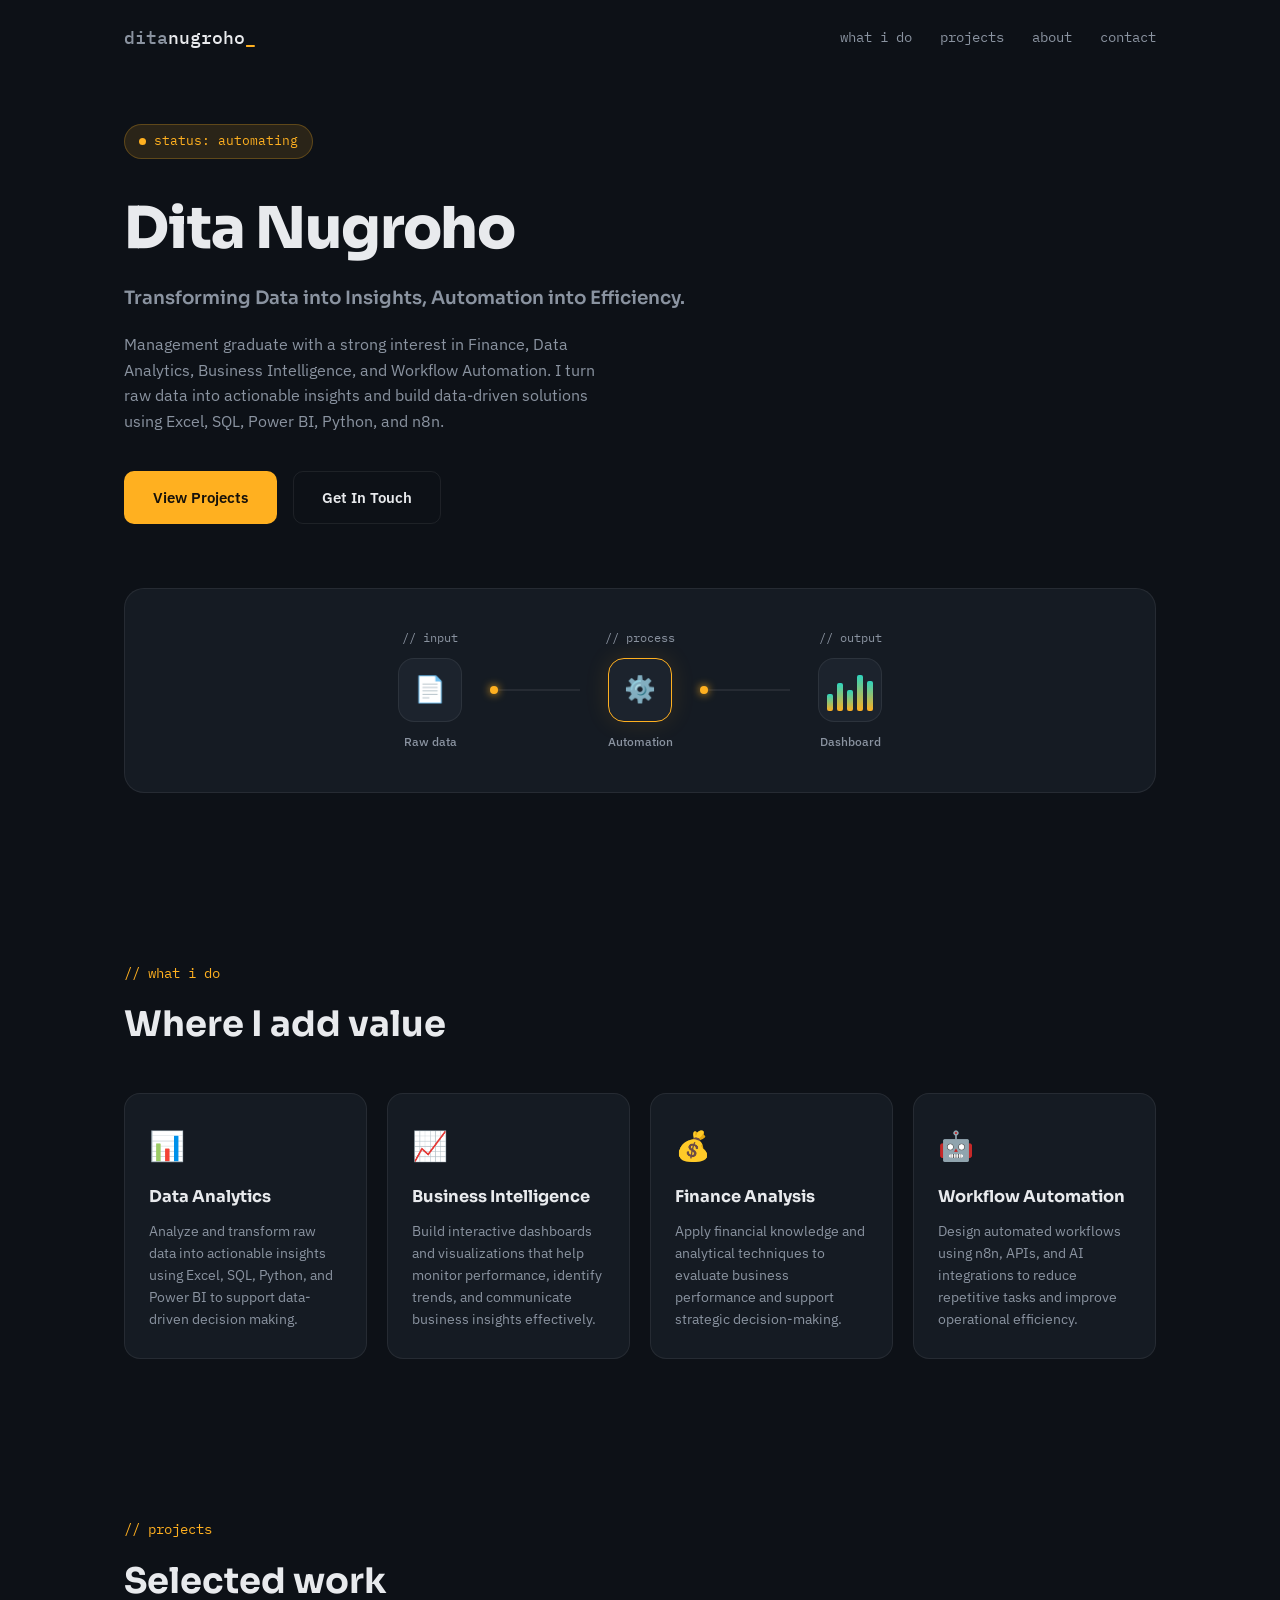
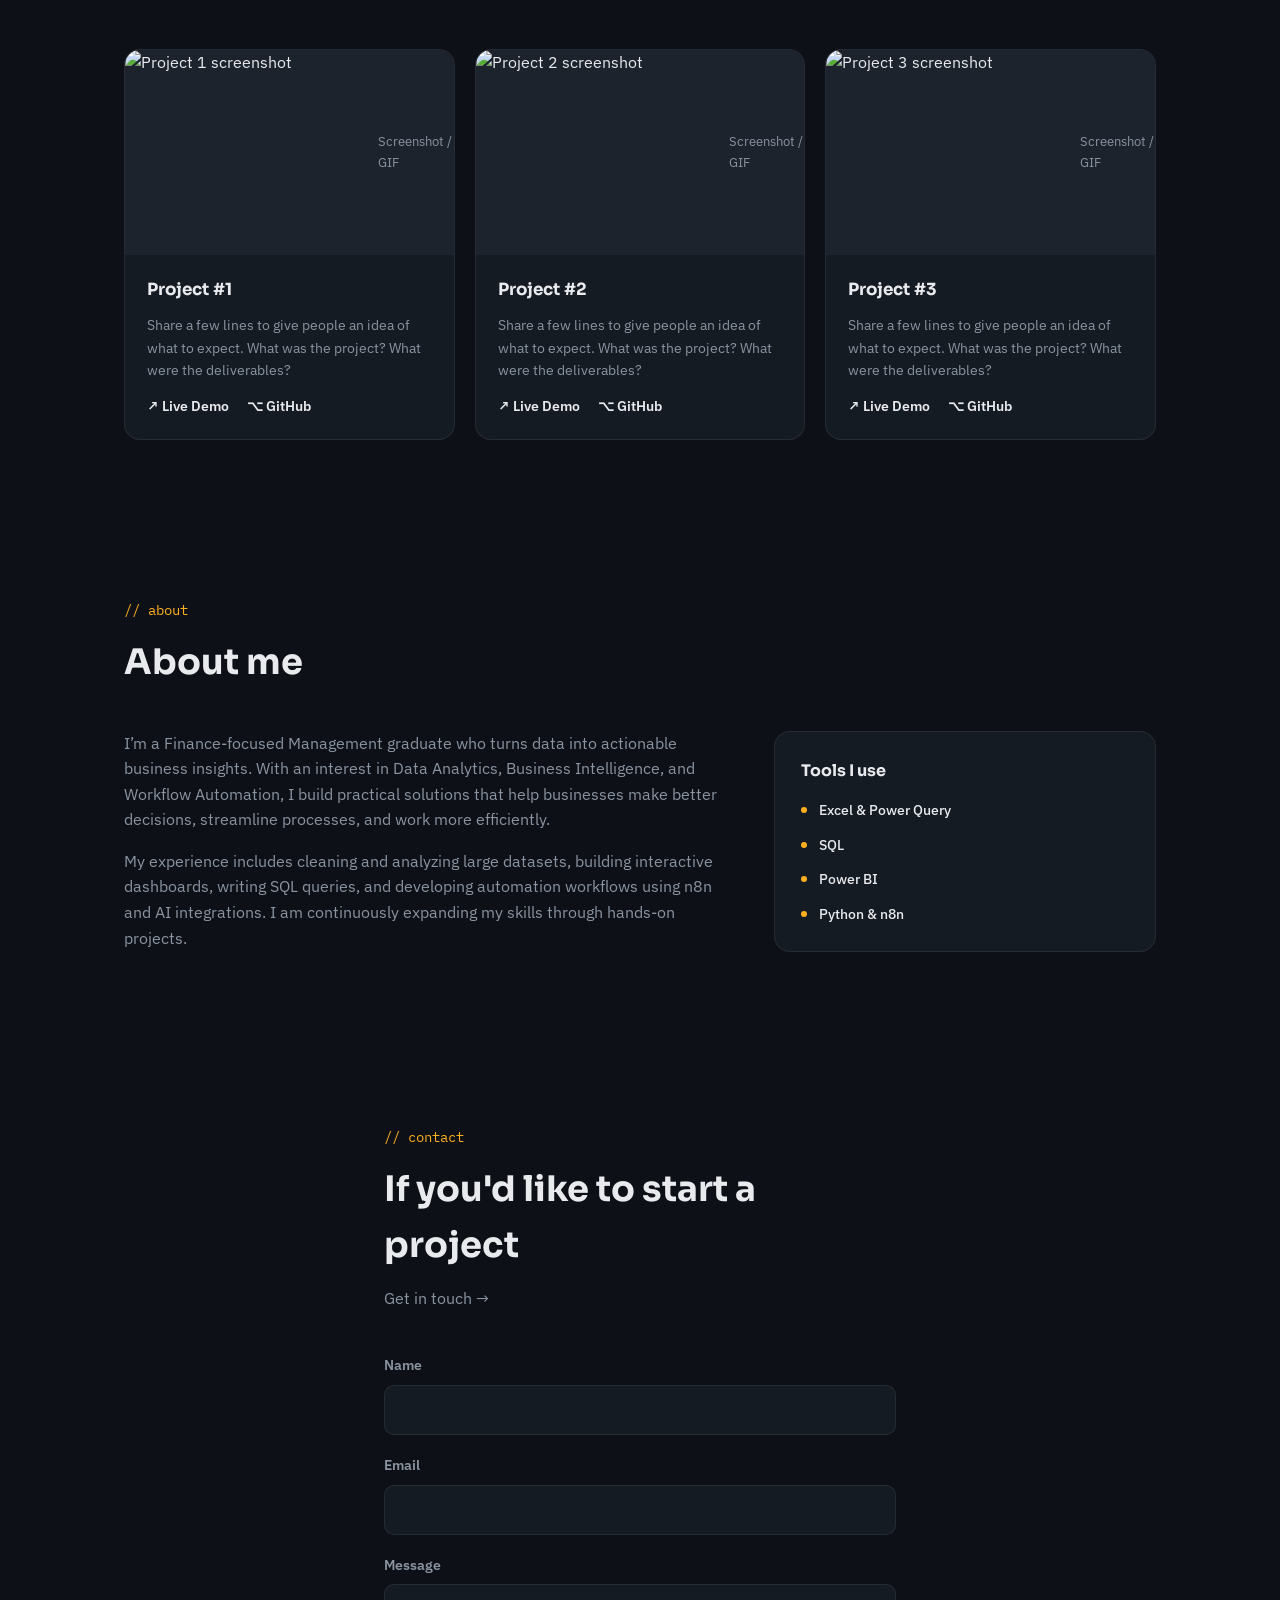
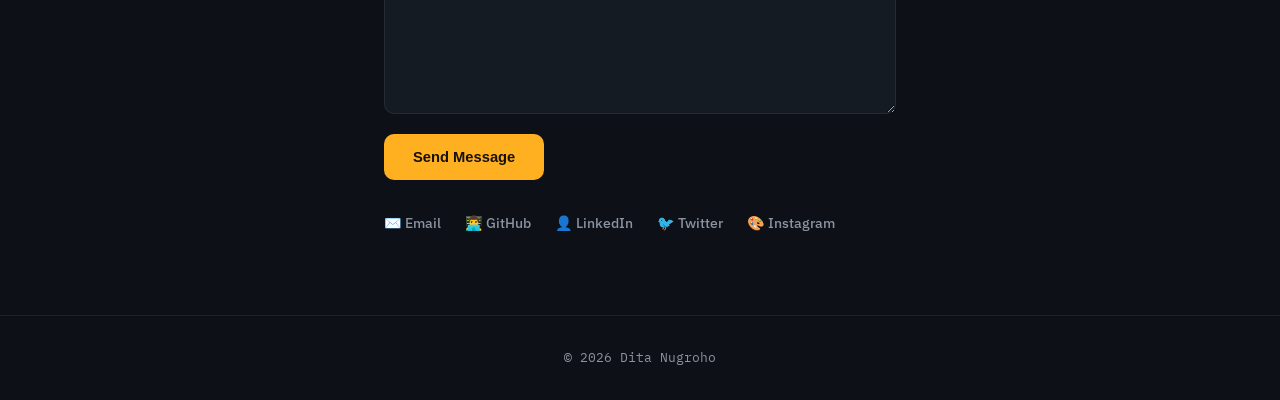
==== commit 466e29f8: "Update index.html" ====
--- a/index.html
+++ b/index.html
@@ -382,10 +382,10 @@
     <div class="about__grid">
       <div class="about__text">
         <p>
-          I'm a Management graduate specializing in Finance with a strong passion for Data
-          Analytics, Business Intelligence, and Workflow Automation. I enjoy solving business
-          problems by transforming raw data into meaningful insights and building efficient,
-          data-driven solutions.
+           I’m a Finance-focused Management graduate who turns data into actionable business insights.
+  With an interest in Data Analytics, Business Intelligence, and Workflow Automation, I build
+  practical solutions that help businesses make better decisions, streamline processes, and
+  work more efficiently.
         </p>
         <p>
           My experience includes cleaning and analyzing large datasets, building interactive
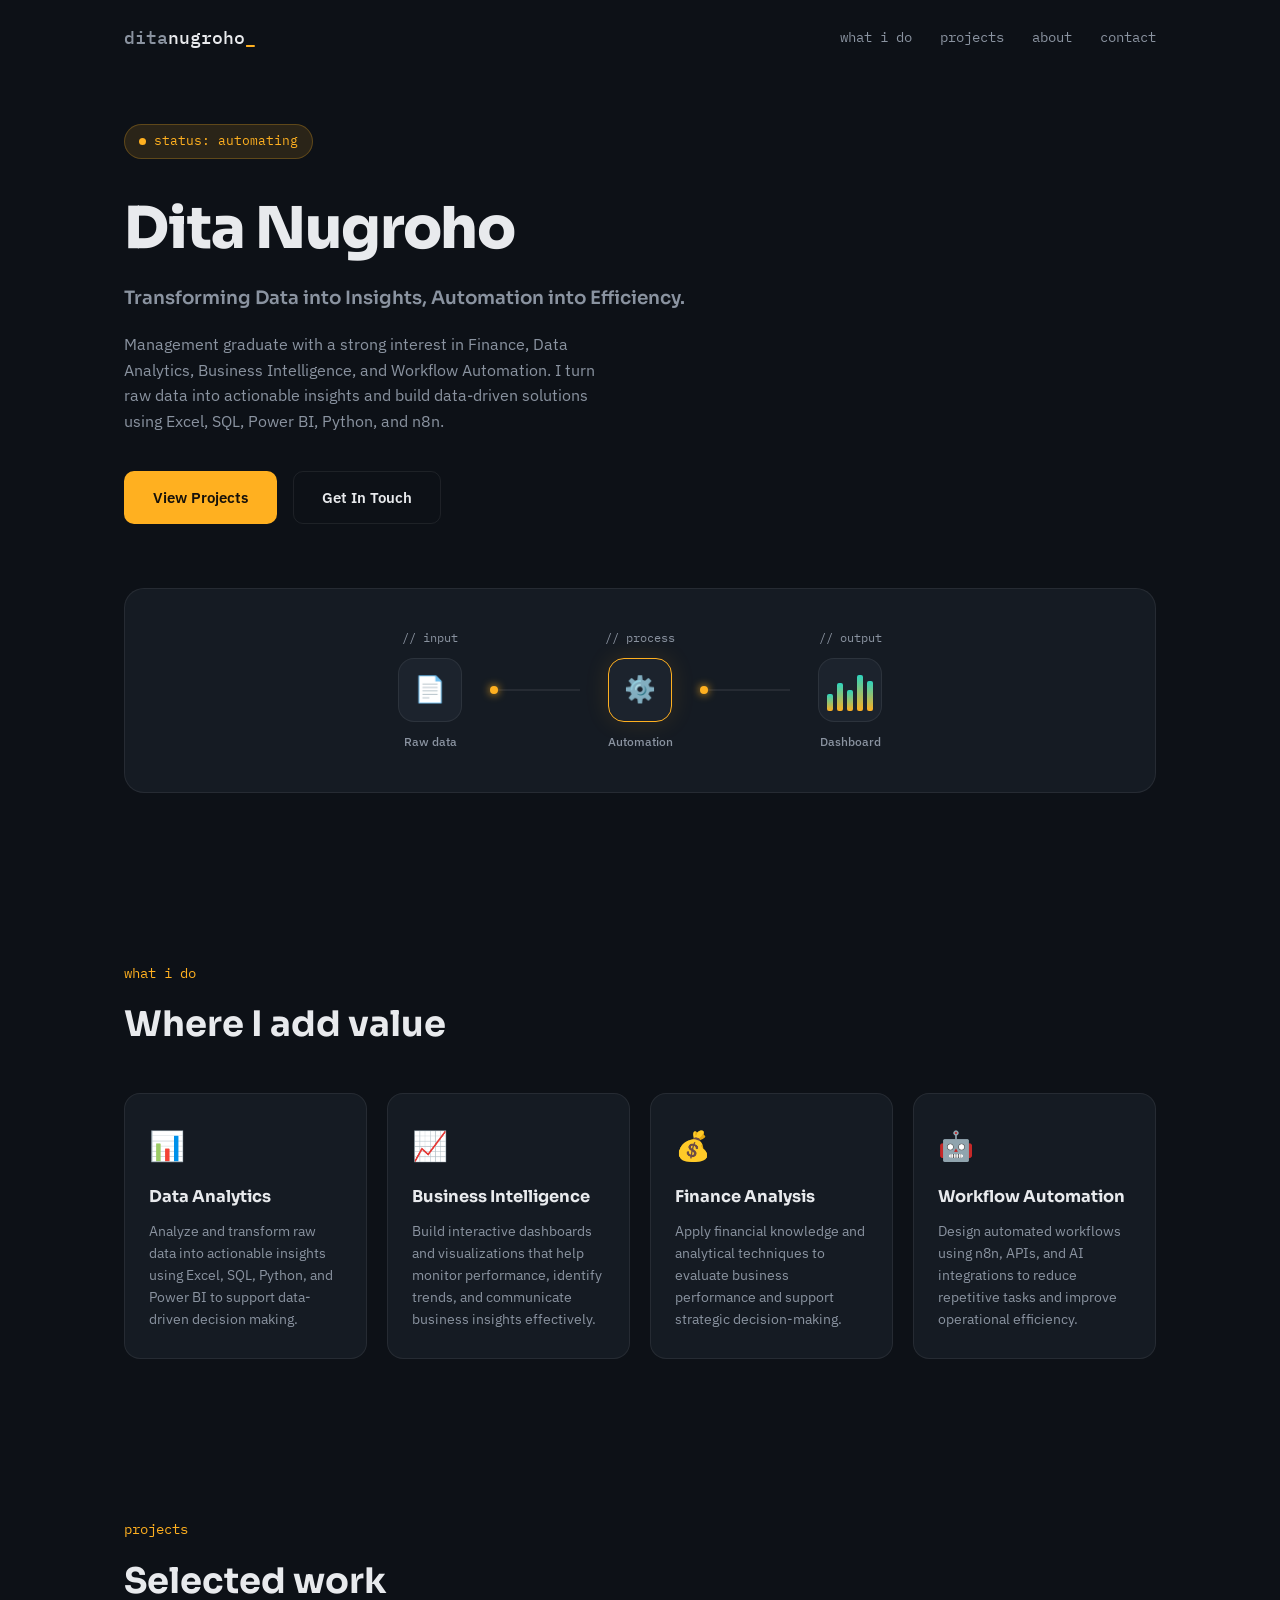
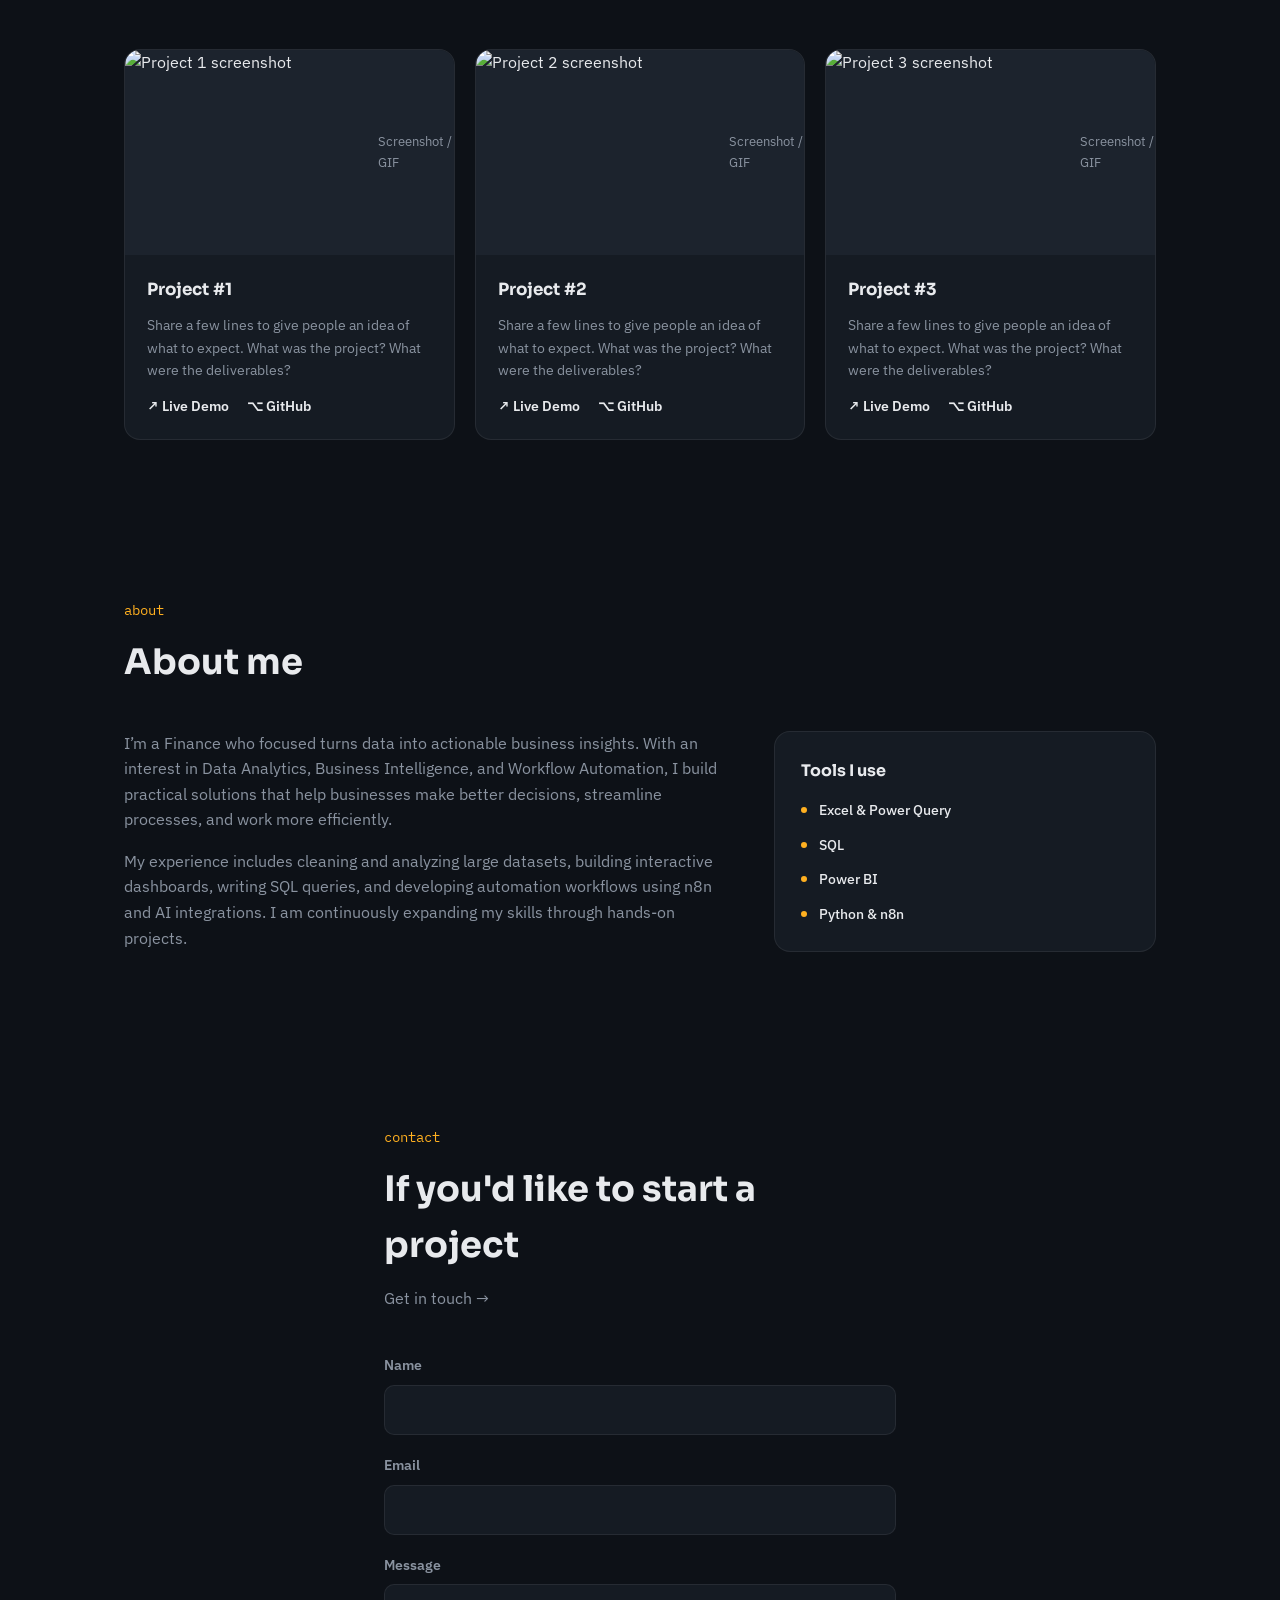
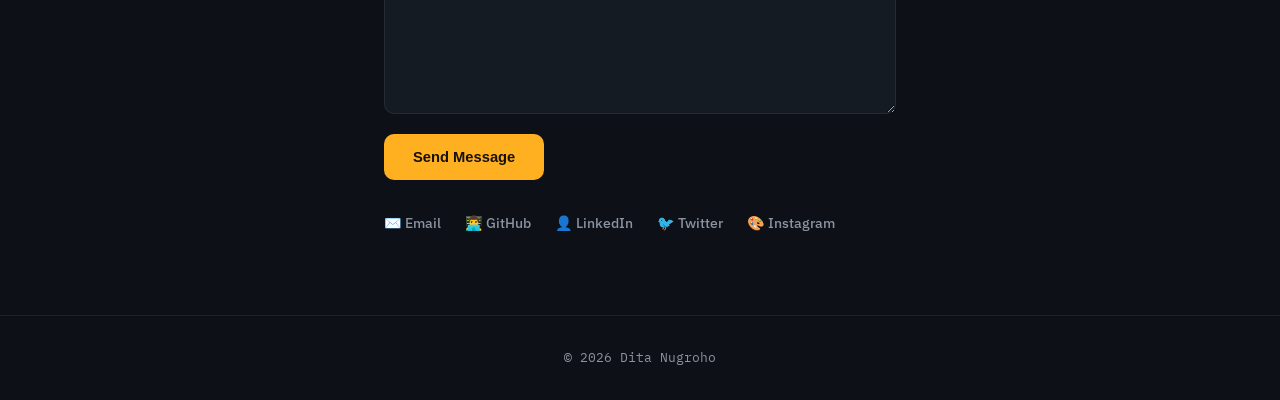
==== commit 9b7a9f2d: "Update index.html" ====
--- a/index.html
+++ b/index.html
@@ -302,7 +302,7 @@
 
   <!-- WHAT I DO -->
   <section class="section reveal" id="what-i-do">
-    <p class="section__eyebrow">// what i do</p>
+    <p class="section__eyebrow">what i do</p>
     <h2 class="section__title">Where I add value</h2>
     <div class="services__grid">
       <div class="service-card">
@@ -330,7 +330,7 @@
 
   <!-- PROJECTS -->
   <section class="section reveal" id="projects">
-    <p class="section__eyebrow">// projects</p>
+    <p class="section__eyebrow">projects</p>
     <h2 class="section__title">Selected work</h2>
     <div class="projects__grid">
       <article class="project-card">
@@ -377,12 +377,12 @@
 
   <!-- ABOUT -->
   <section class="section reveal" id="about">
-    <p class="section__eyebrow">// about</p>
+    <p class="section__eyebrow">about</p>
     <h2 class="section__title">About me</h2>
     <div class="about__grid">
       <div class="about__text">
         <p>
-           I’m a Finance-focused Management graduate who turns data into actionable business insights.
+           I’m a Finance who focused turns data into actionable business insights.
   With an interest in Data Analytics, Business Intelligence, and Workflow Automation, I build
   practical solutions that help businesses make better decisions, streamline processes, and
   work more efficiently.
@@ -407,7 +407,7 @@
 
   <!-- CONTACT -->
   <section class="section section--contact reveal" id="contact">
-    <p class="section__eyebrow">// contact</p>
+    <p class="section__eyebrow">contact</p>
     <h2 class="section__title">If you'd like to start a project</h2>
     <p class="section__subtitle">Get in touch →</p>
 
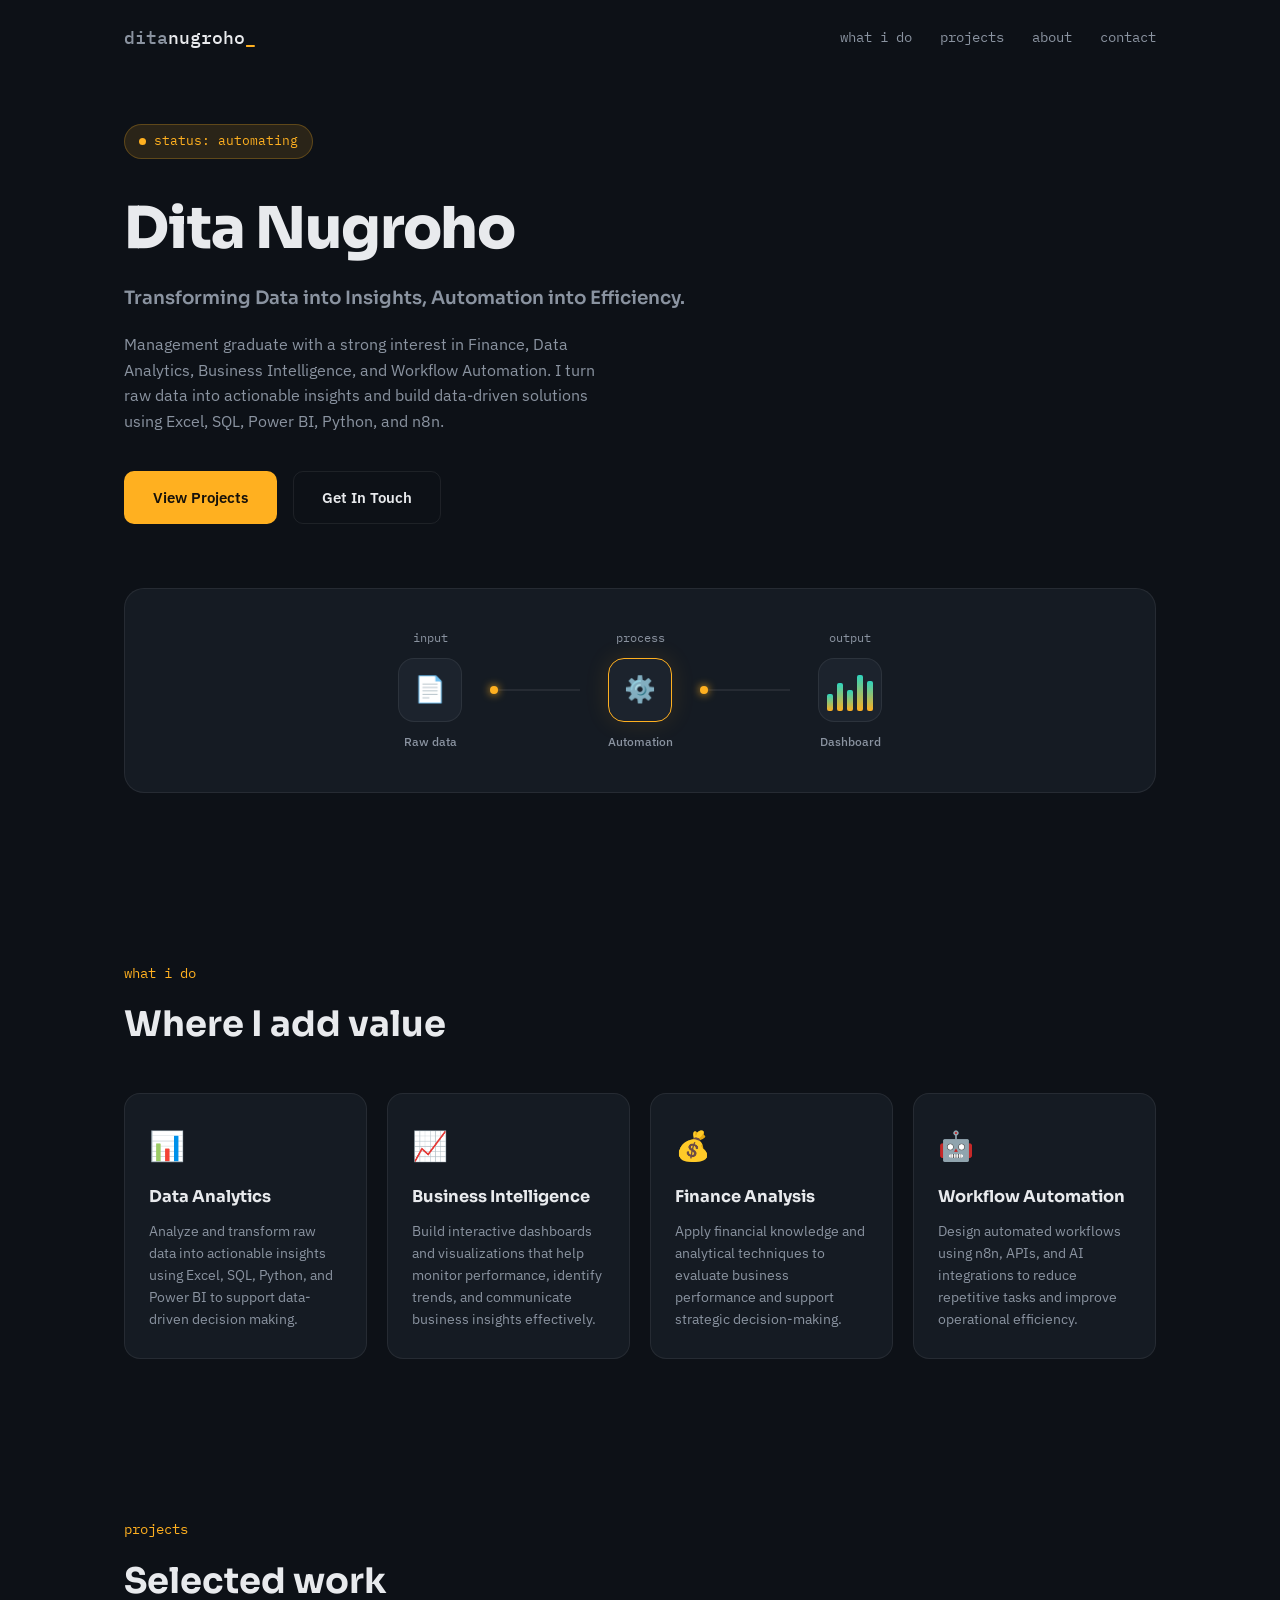
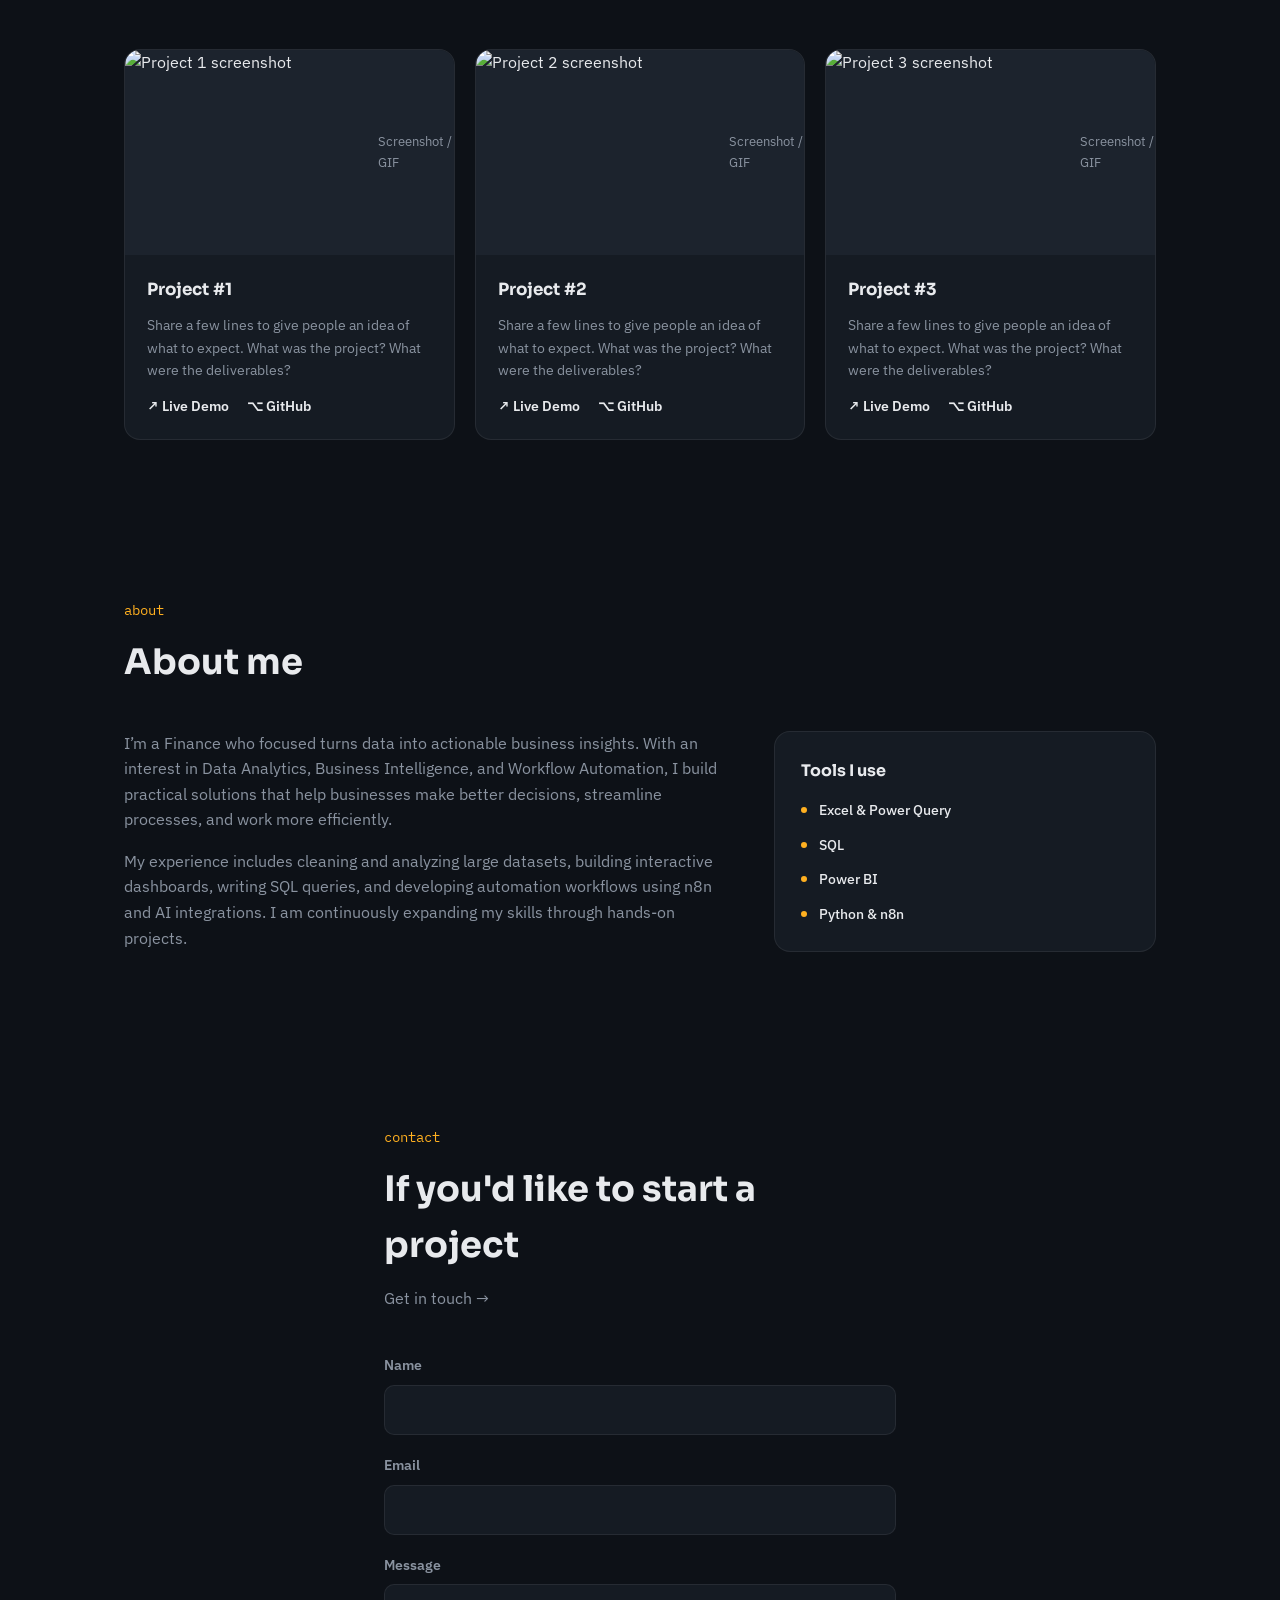
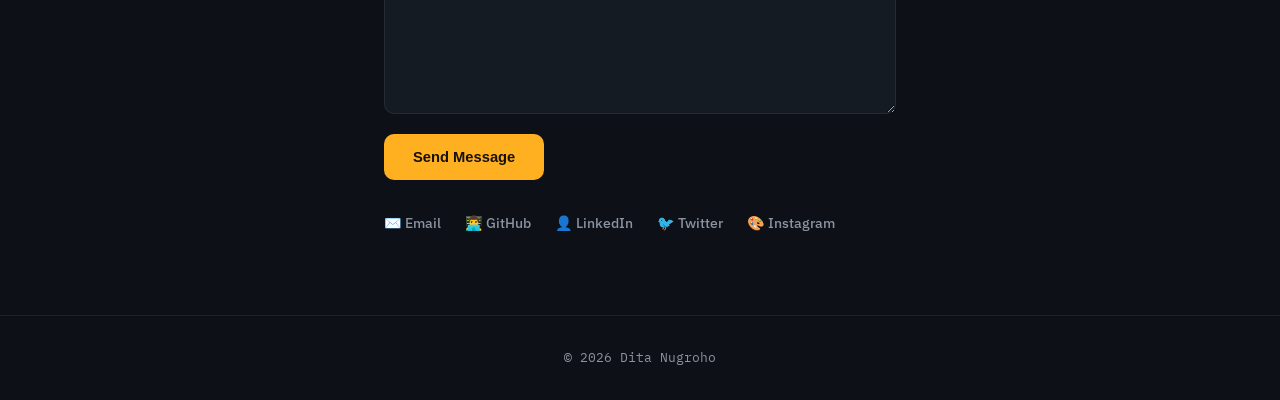
==== commit 435cd4a4: "Remove comments from pipeline labels in index.html" ====
--- a/index.html
+++ b/index.html
@@ -278,19 +278,19 @@
 
     <div class="pipeline" aria-hidden="true">
       <div class="pipeline__node">
-        <p class="pipeline__label">// input</p>
+        <p class="pipeline__label">input</p>
         <div class="pipeline__icon">📄</div>
         <p class="pipeline__caption">Raw data</p>
       </div>
       <div class="pipeline__line"><span class="pipeline__dot"></span></div>
       <div class="pipeline__node pipeline__node--active">
-        <p class="pipeline__label">// process</p>
+        <p class="pipeline__label">process</p>
         <div class="pipeline__icon">⚙️</div>
         <p class="pipeline__caption">Automation</p>
       </div>
       <div class="pipeline__line"><span class="pipeline__dot" style="animation-delay: 1s;"></span></div>
       <div class="pipeline__node">
-        <p class="pipeline__label">// output</p>
+        <p class="pipeline__label">output</p>
         <div class="mini-chart">
           <span style="--h:40%"></span><span style="--h:65%"></span><span style="--h:50%"></span>
           <span style="--h:85%"></span><span style="--h:70%"></span>
